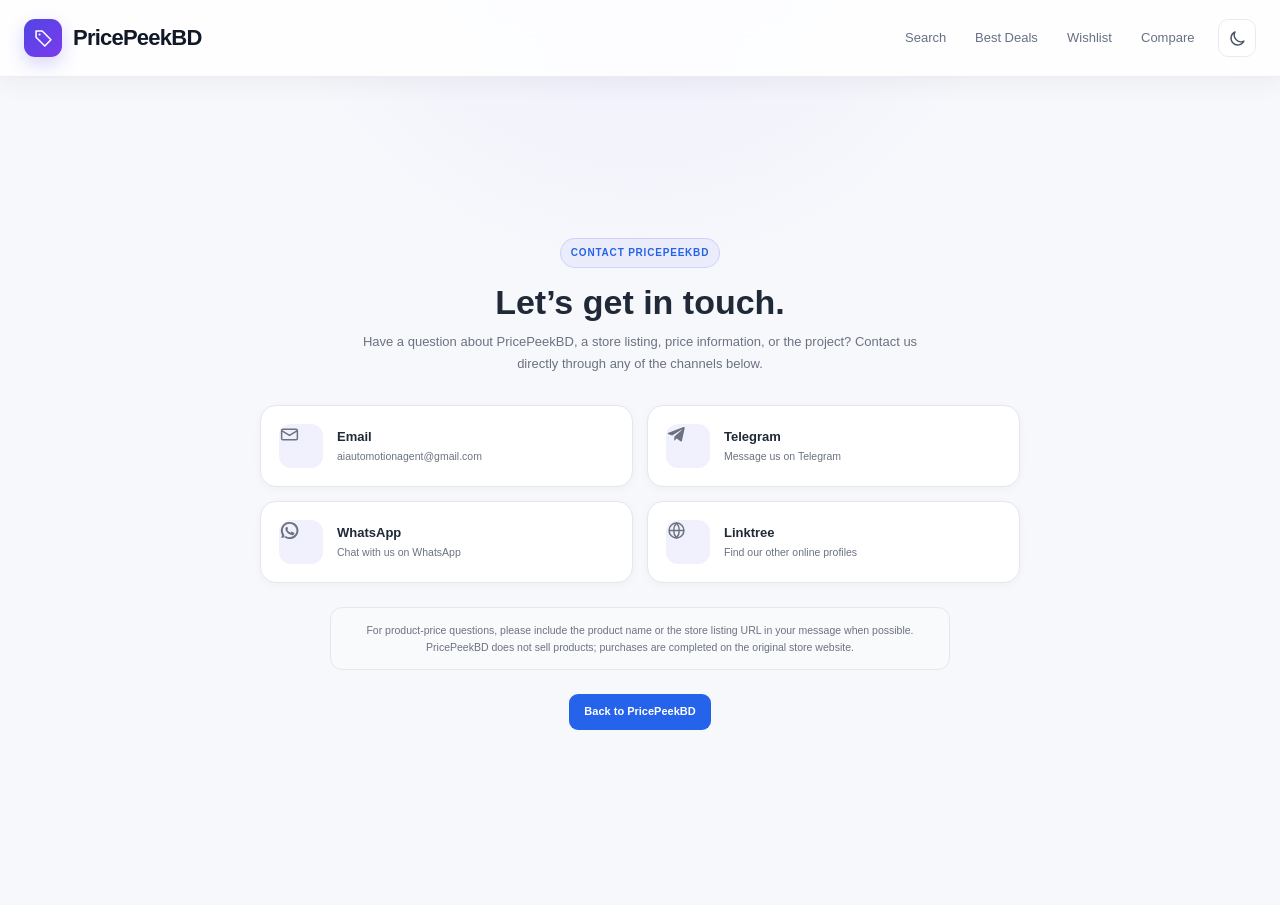
==== contact.html @ dc7659fa "Add PricePeekBD contact page" ====
<!DOCTYPE html>
<html lang="en">
<head>
    <meta charset="UTF-8">
    <meta name="viewport" content="width=device-width, initial-scale=1.0">
    <title>Contact Us - PricePeekBD</title>
    <link rel="icon" type="image/svg+xml" href="images/favicon.svg">
    <link rel="stylesheet" href="css/style.css">
    <style>
        .contact-page{min-height:calc(100vh - 72px);display:flex;align-items:center;justify-content:center;padding:56px 20px 70px}
        .contact-shell{width:min(760px,100%);text-align:center}
        .contact-eyebrow{display:inline-flex;padding:6px 10px;border:1px solid rgba(79,70,229,.16);border-radius:999px;color:var(--primary);background:rgba(79,70,229,.06);font-size:10px;font-weight:700;letter-spacing:.08em}
        .contact-shell h1{margin:14px 0 8px;color:var(--gray-800);font-size:34px;line-height:1.2;font-weight:800}
        .contact-shell>p{max-width:570px;margin:0 auto;color:var(--gray-500);font-size:13px;line-height:1.7}
        .contact-grid{margin:30px auto 0;display:grid;grid-template-columns:repeat(2,minmax(0,1fr));gap:14px}
        .contact-card{display:flex;align-items:center;gap:14px;padding:18px;text-align:left;text-decoration:none;border:1px solid var(--gray-200);border-radius:16px;background:var(--white);box-shadow:0 2px 10px rgba(16,24,40,.035);transition:transform .2s ease,border-color .2s ease,box-shadow .2s ease}
        .contact-card:hover{transform:translateY(-2px);border-color:rgba(79,70,229,.24);box-shadow:0 10px 24px rgba(16,24,40,.07)}
        .contact-icon{width:44px;height:44px;flex:0 0 44px;display:grid;place-items:center;border-radius:12px;background:rgba(79,70,229,.08);color:var(--primary)}
        .contact-icon svg{width:21px;height:21px;display:block}
        .contact-card strong{display:block;color:var(--gray-800);font-size:13px;margin-bottom:3px}
        .contact-card span{display:block;color:var(--gray-500);font-size:10.5px;line-height:1.4;overflow-wrap:anywhere}
        .contact-note{margin:24px auto 0;max-width:620px;padding:14px 16px;border:1px solid var(--gray-200);border-radius:12px;background:var(--gray-50);color:var(--gray-500);font-size:10.5px;line-height:1.6}
        .contact-back{display:inline-flex;margin-top:24px;padding:9px 15px;border-radius:9px;background:var(--primary);color:#fff;text-decoration:none;font-size:11px;font-weight:700}
        .contact-back:hover{opacity:.92}
        .dark .contact-shell h1{color:#f8fafc}
        .dark .contact-shell>p,.dark .contact-card span,.dark .contact-note{color:#94a3b8}
        .dark .contact-card{background:#111827;border-color:#273449;box-shadow:0 2px 10px rgba(0,0,0,.12)}
        .dark .contact-card:hover{border-color:rgba(129,140,248,.35);box-shadow:0 10px 24px rgba(0,0,0,.22)}
        .dark .contact-card strong{color:#f1f5f9}
        .dark .contact-note{background:#172033;border-color:#273449}
        @media(max-width:560px){.contact-page{padding:42px 14px 56px}.contact-shell h1{font-size:28px}.contact-grid{grid-template-columns:1fr}.contact-card{padding:16px}}
    </style>
</head>
<body>
    <header class="header">
        <div class="header-content">
            <a href="index.html" class="logo">
                <span class="logo-icon" aria-hidden="true"><svg viewBox="0 0 24 24" fill="none"><path d="M20.5 13.5 13.5 20.5 3.5 10.5V3.5h7l10 10Z" stroke="currentColor" stroke-width="1.8" stroke-linejoin="round"/><circle cx="7.5" cy="7.5" r="1.2" fill="currentColor"/></svg></span>
                PricePeekBD
            </a>
            <nav class="nav-links">
                <a class="nav-link" href="index.html#heroSection">Search</a>
                <a class="nav-link" href="index.html" onclick="sessionStorage.setItem('pricepeekOpenDeals','1')">Best Deals</a>
                <a class="nav-link" href="index.html">Wishlist</a>
                <a class="nav-link" href="index.html">Compare</a>
                <button class="theme-toggle" id="themeToggle" aria-label="Toggle dark/light mode">
                    <span id="themeIcon" aria-hidden="true"><svg viewBox="0 0 24 24" fill="none"><path d="M20.2 15.2A8.5 8.5 0 0 1 8.8 3.8 8.6 8.6 0 1 0 20.2 15.2Z" stroke="currentColor" stroke-width="1.8" stroke-linejoin="round"/></svg></span>
                </button>
            </nav>
        </div>
    </header>

    <main class="contact-page">
        <section class="contact-shell">
            <span class="contact-eyebrow">CONTACT PRICEPEEKBD</span>
            <h1>Let’s get in touch.</h1>
            <p>Have a question about PricePeekBD, a store listing, price information, or the project? Contact us directly through any of the channels below.</p>

            <div class="contact-grid">
                <a class="contact-card" href="mailto:aiautomotionagent@gmail.com?subject=PricePeekBD%20Support&body=Hi%2C%0A%0A">
                    <span class="contact-icon" aria-hidden="true"><svg viewBox="0 0 24 24" fill="none"><path d="M3 7.5 12 13l9-5.5M4.5 6h15A1.5 1.5 0 0 1 21 7.5v9A1.5 1.5 0 0 1 19.5 18h-15A1.5 1.5 0 0 1 3 16.5v-9A1.5 1.5 0 0 1 4.5 6Z" stroke="currentColor" stroke-width="1.7" stroke-linecap="round" stroke-linejoin="round"/></svg></span>
                    <span><strong>Email</strong><span>aiautomotionagent@gmail.com</span></span>
                </a>

                <a class="contact-card" href="https://t.me/mostafizarfiz" target="_blank" rel="noopener">
                    <span class="contact-icon" aria-hidden="true"><svg viewBox="0 0 24 24" fill="currentColor"><path d="M21.4 4.6 18.2 19c-.2 1-0.8 1.2-1.6.8l-4.4-3.3-2.1 2c-.2.2-.4.4-.8.4l.3-4.5 8.2-7.4c.4-.4-.1-.6-.6-.2L7.1 13 2.7 11.6c-1-.3-1-1 .2-1.5L20 3.4c.8-.3 1.6.2 1.4 1.2Z"/></svg></span>
                    <span><strong>Telegram</strong><span>Message us on Telegram</span></span>
                </a>

                <a class="contact-card" href="https://wa.me/8801792843568" target="_blank" rel="noopener">
                    <span class="contact-icon" aria-hidden="true"><svg viewBox="0 0 24 24" fill="currentColor"><path d="M12 2.2A9.8 9.8 0 0 0 3.5 17l-1 3.6 3.7-1A9.8 9.8 0 1 0 12 2.2Zm0 17.6a7.8 7.8 0 0 1-4-1.1l-.3-.2-2.2.6.6-2.1-.2-.3a7.8 7.8 0 1 1 6.1 3.1Zm4.3-5.8c-.2-.1-1.4-.7-1.6-.7-.2-.1-.4-.1-.5.1-.2.2-.6.7-.7.8-.1.2-.3.2-.5.1-1.4-.7-2.4-1.3-3.3-2.9-.2-.3.2-.3.5-1 .1-.2.1-.4 0-.6l-.4-1.5c-.1-.4-.3-.4-.5-.4h-.4c-.2 0-.5.1-.7.3-.2.2-.9.9-.9 2.1s.9 2.4 1 2.6c.1.2 1.8 2.8 4.4 3.8 1.7.7 2.3.7 3.1.6.5-.1 1.4-.6 1.6-1.2.2-.6.2-1.1.1-1.2-.1-.1-.3-.2-.5-.3Z"/></svg></span>
                    <span><strong>WhatsApp</strong><span>Chat with us on WhatsApp</span></span>
                </a>

                <a class="contact-card" href="https://linktr.ee/mostafizarfiz" target="_blank" rel="noopener">
                    <span class="contact-icon" aria-hidden="true"><svg viewBox="0 0 24 24" fill="none"><circle cx="12" cy="12" r="8.5" stroke="currentColor" stroke-width="1.7"/><path d="M3.5 12h17M12 3.5c2.1 2.3 3.2 5.1 3.2 8.5s-1.1 6.2-3.2 8.5c-2.1-2.3-3.2-5.1-3.2-8.5S9.9 5.8 12 3.5Z" stroke="currentColor" stroke-width="1.7"/></svg></span>
                    <span><strong>Linktree</strong><span>Find our other online profiles</span></span>
                </a>
            </div>

            <div class="contact-note">For product-price questions, please include the product name or the store listing URL in your message when possible. PricePeekBD does not sell products; purchases are completed on the original store website.</div>
            <a class="contact-back" href="index.html">Back to PricePeekBD</a>
        </section>
    </main>

    <script>
        (function(){
            const saved = localStorage.getItem('theme');
            const prefersDark = window.matchMedia && window.matchMedia('(prefers-color-scheme: dark)').matches;
            if(saved === 'dark' || (!saved && prefersDark)) document.body.classList.add('dark');
            const btn = document.getElementById('themeToggle');
            if(btn) btn.addEventListener('click', function(){
                document.body.classList.toggle('dark');
                localStorage.setItem('theme', document.body.classList.contains('dark') ? 'dark' : 'light');
            });
        })();
    </script>
</body>
</html>
---- css/style.css ----
/* ============ CSS RESET & BASE ============ */
* {
    margin: 0;
    padding: 0;
    box-sizing: border-box;
}

:root {
    --primary: #2563eb;
    --primary-dark: #1d4ed8;
    --primary-light: #eff6ff;
    --success: #10B981;
    --success-light: #D1FAE5;
    --warning: #F59E0B;
    --warning-light: #FEF3C7;
    --danger: #EF4444;
    --danger-light: #FEE2E2;
    --dark: #1F2937;
    --gray-50: #F9FAFB;
    --gray-100: #F3F4F6;
    --gray-200: #E5E7EB;
    --gray-300: #D1D5DB;
    --gray-400: #9CA3AF;
    --gray-500: #6B7280;
    --gray-600: #4B5563;
    --gray-700: #374151;
    --gray-800: #1F2937;
    --white: #FFFFFF;
    --shadow-sm: 0 1px 2px rgba(0,0,0,0.05);
    --shadow: 0 1px 3px rgba(0,0,0,0.1), 0 1px 2px rgba(0,0,0,0.06);
    --shadow-md: 0 4px 6px rgba(0,0,0,0.07), 0 2px 4px rgba(0,0,0,0.06);
    --shadow-lg: 0 10px 15px rgba(0,0,0,0.1), 0 4px 6px rgba(0,0,0,0.05);
    --shadow-xl: 0 20px 25px rgba(0,0,0,0.1), 0 10px 10px rgba(0,0,0,0.04);
    --radius-sm: 8px;
    --radius: 12px;
    --radius-lg: 16px;
    --radius-xl: 20px;
}

body {
    font-family: -apple-system, BlinkMacSystemFont, 'Segoe UI', Roboto, 'Helvetica Neue', Arial, sans-serif;
    background: #F0F2F5;
    color: var(--dark);
    line-height: 1.6;
    min-height: 100vh;
    transition: background 0.3s, color 0.3s;
}

/* ============ HEADER ============ */
.header {
    background: var(--white);
    border-bottom: 1px solid var(--gray-200);
    padding: 16px 24px;
    position: sticky;
    top: 0;
    z-index: 100;
    box-shadow: var(--shadow-sm);
    transition: background 0.3s;
}

.header-content {
    max-width: 1400px;
    margin: 0 auto;
    display: flex;
    align-items: center;
    justify-content: space-between;
    gap: 16px;
}

.logo {
    display: flex;
    align-items: center;
    gap: 10px;
    font-size: 24px;
    font-weight: 800;
    color: var(--primary);
    text-decoration: none;
    white-space: nowrap;
}

.logo-icon {
    width: 40px;
    height: 40px;
    background: linear-gradient(135deg, var(--primary), #4F46E5);
    border-radius: var(--radius-sm);
    display: flex;
    align-items: center;
    justify-content: center;
    font-size: 20px;
    color: white;
}

.nav-links {
    display: flex;
    gap: 8px;
    flex-wrap: wrap;
}

.nav-link {
    padding: 8px 16px;
    border-radius: 20px;
    text-decoration: none;
    color: var(--gray-600);
    font-weight: 500;
    font-size: 14px;
    transition: all 0.2s;
    border: none;
    background: none;
    cursor: pointer;
}

.nav-link:hover, .nav-link.active {
    background: var(--primary-light);
    color: var(--primary);
}

/* ============ LIVE STATUS ============ */
.live-status {
    text-align: center;
    padding: 12px;
    background: var(--white);
    border-radius: var(--radius);
    margin-bottom: 20px;
    display: flex;
    align-items: center;
    justify-content: center;
    gap: 8px;
    font-size: 13px;
    color: var(--gray-500);
}

.status-dot {
    width: 8px;
    height: 8px;
    border-radius: 50%;
    background: var(--success);
    animation: pulse 2s infinite;
}

@keyframes pulse {
    0%, 100% { opacity: 1; }
    50% { opacity: 0.5; }
}

/* ============ MAIN CONTAINER ============ */
.main-container {
    max-width: 1400px;
    margin: 0 auto;
    padding: 24px;
}

/* ============ HERO SEARCH ============ */
.hero-section {
    text-align: center;
    padding: 40px 20px 30px;
}

.hero-title {
    font-size: 36px;
    font-weight: 800;
    color: var(--gray-800);
    margin-bottom: 8px;
    line-height: 1.2;
}

.hero-subtitle {
    font-size: 18px;
    color: var(--gray-500);
    margin-bottom: 32px;
}

.search-wrapper {
    max-width: 700px;
    margin: 0 auto;
    position: relative;
}

.search-container {
    display: flex;
    background: var(--white);
    border-radius: 50px;
    box-shadow: var(--shadow-lg);
    overflow: hidden;
    border: 2px solid transparent;
    transition: all 0.3s;
}

.search-container:focus-within {
    border-color: var(--primary);
    box-shadow: 0 0 0 4px rgba(0, 102, 255, 0.1), var(--shadow-xl);
}

.search-input {
    flex: 1;
    padding: 16px 24px;
    border: none;
    font-size: 16px;
    outline: none;
    background: transparent;
    color: var(--gray-800);
}

.search-input::placeholder {
    color: var(--gray-400);
}

.search-btn {
    padding: 16px 32px;
    background: var(--primary);
    color: white;
    border: none;
    font-size: 16px;
    font-weight: 600;
    cursor: pointer;
    transition: background 0.2s;
    display: flex;
    align-items: center;
    gap: 8px;
}

.search-btn:hover {
    background: var(--primary-dark);
}

/* ============ QUICK SUGGESTIONS ============ */
.quick-suggestions {
    display: flex;
    gap: 8px;
    flex-wrap: wrap;
    justify-content: center;
    margin-top: 20px;
}

.suggestion-chip {
    padding: 8px 16px;
    background: var(--white);
    border: 1px solid var(--gray-200);
    border-radius: 20px;
    font-size: 13px;
    cursor: pointer;
    transition: all 0.2s;
    color: var(--gray-600);
}

.suggestion-chip:hover {
    background: var(--primary-light);
    border-color: var(--primary);
    color: var(--primary);
}

/* ============ RESULTS SECTION ============ */
.results-section {
    display: none;
    margin-top: 32px;
}

.results-section.active {
    display: block;
}

.results-header {
    display: flex;
    justify-content: space-between;
    align-items: center;
    margin-bottom: 20px;
    flex-wrap: wrap;
    gap: 12px;
}

.results-count {
    font-weight: 600;
    color: var(--gray-600);
}

.results-actions {
    display: flex;
    gap: 8px;
    align-items: center;
}

.filter-bar {
    display: flex;
    gap: 8px;
    flex-wrap: wrap;
    margin-bottom: 20px;
}

.filter-btn {
    padding: 8px 16px;
    border-radius: 20px;
    border: 1px solid var(--gray-200);
    background: var(--white);
    cursor: pointer;
    font-size: 13px;
    font-weight: 500;
    transition: all 0.2s;
    color: var(--gray-600);
}

.filter-btn:hover, .filter-btn.active {
    background: var(--primary-light);
    border-color: var(--primary);
    color: var(--primary);
}

.sort-select {
    padding: 8px 16px;
    border-radius: 20px;
    border: 1px solid var(--gray-200);
    background: var(--white);
    font-size: 13px;
    cursor: pointer;
    color: var(--gray-600);
}

/* ============ BEST DEAL BANNER ============ */
.best-deal-banner {
    background: linear-gradient(135deg, #10B981, #059669);
    color: white;
    padding: 16px 24px;
    border-radius: var(--radius);
    margin-bottom: 24px;
    display: flex;
    align-items: center;
    gap: 12px;
    animation: slideIn 0.5s ease-out;
}

@keyframes slideIn {
    from { opacity: 0; transform: translateY(-20px); }
    to { opacity: 1; transform: translateY(0); }
}

.best-deal-icon { font-size: 28px; }
.best-deal-text { flex: 1; }
.best-deal-title {
    font-weight: 700;
    font-size: 14px;
    text-transform: uppercase;
    letter-spacing: 1px;
}
.best-deal-price { font-size: 24px; font-weight: 800; }
.best-deal-savings { font-size: 14px; opacity: 0.9; }

/* ============ PRODUCT GRID (base) ============ */
.product-grid {
    display: grid;
    grid-template-columns: repeat(auto-fill, minmax(300px, 1fr));
    gap: 20px;
}

.product-card {
    background: var(--white);
    border-radius: var(--radius);
    padding: 20px;
    box-shadow: var(--shadow);
    transition: all 0.3s;
    position: relative;
    border: 2px solid transparent;
}

.product-card:hover {
    transform: translateY(-4px);
    box-shadow: var(--shadow-xl);
    border-color: var(--primary);
}

.product-card.best-choice {
    border-color: var(--success);
    background: var(--success-light);
}

.best-badge {
    position: absolute;
    top: 12px;
    right: 12px;
    background: var(--success);
    color: white;
    padding: 4px 12px;
    border-radius: 20px;
    font-size: 11px;
    font-weight: 700;
}

.live-badge {
    position: absolute;
    top: 12px;
    left: 12px;
    background: var(--primary);
    color: white;
    padding: 2px 8px;
    border-radius: 20px;
    font-size: 10px;
    font-weight: 600;
}

.marketplace-badge {
    display: inline-flex;
    align-items: center;
    gap: 6px;
    padding: 4px 12px;
    border-radius: 20px;
    font-size: 12px;
    font-weight: 600;
    margin-bottom: 12px;
}

.marketplace-daraz { background: #FFF0EB; color: #F85606; }
.marketplace-startech { background: #E8F0FE; color: #0057B8; }
.marketplace-ryans { background: #FEE2E2; color: #E31837; }
.marketplace-pickaboo { background: #F3E8FF; color: #7C3AED; }
.marketplace-gadget { background: #D1FAE5; color: #059669; }
.marketplace-techland { background: #FEF3C7; color: #D97706; }
.marketplace-othoba { background: #E0E7FF; color: #4F46E5; }

.product-image-container {
    width: 100%;
    height: 200px;
    display: flex;
    align-items: center;
    justify-content: center;
    margin-bottom: 12px;
    border-radius: var(--radius-sm);
    background: var(--gray-50);
    overflow: hidden;
}

.product-image-container img {
    max-width: 100%;
    max-height: 180px;
    object-fit: contain;
}

.product-name {
    font-weight: 600;
    font-size: 14px;
    margin-bottom: 8px;
    display: -webkit-box;
    -webkit-line-clamp: 2;
    -webkit-box-orient: vertical;
    overflow: hidden;
    color: var(--gray-700);
}

.product-pricing {
    display: flex;
    align-items: baseline;
    gap: 8px;
    flex-wrap: wrap;
}

.current-price {
    font-size: 22px;
    font-weight: 800;
    color: var(--dark);
}

.original-price {
    font-size: 14px;
    color: var(--gray-400);
    text-decoration: line-through;
}

.discount-badge {
    padding: 2px 8px;
    background: var(--danger-light);
    color: var(--danger);
    border-radius: 12px;
    font-size: 12px;
    font-weight: 600;
}

.stock-status {
    display: flex;
    align-items: center;
    gap: 4px;
    font-size: 12px;
    margin-top: 8px;
}

.in-stock { color: var(--success); }
.out-stock { color: var(--danger); }

/* ============ CARD ACTIONS ============ */
.card-actions {
    display: flex;
    gap: 8px;
    margin-top: 12px;
}

.btn-visit {
    flex: 1;
    padding: 10px;
    border-radius: var(--radius-sm);
    border: none;
    font-weight: 600;
    font-size: 13px;
    cursor: pointer;
    transition: all 0.2s;
    text-decoration: none;
    text-align: center;
    display: inline-block;
}

.btn-primary {
    background: var(--primary);
    color: white;
}

.btn-primary:hover {
    background: var(--primary-dark);
}

.btn-wishlist {
    padding: 10px 14px;
    border-radius: var(--radius-sm);
    border: 1px solid var(--gray-200);
    background: transparent;
    cursor: pointer;
    font-size: 18px;
    transition: all 0.2s;
}

.btn-wishlist:hover, .btn-wishlist.active {
    color: var(--danger);
    border-color: var(--danger);
    background: var(--danger-light);
}

.btn-compare {
    padding: 10px 14px;
    border-radius: var(--radius-sm);
    border: 1px solid var(--gray-200);
    background: transparent;
    cursor: pointer;
    font-size: 14px;
    transition: all 0.2s;
}

.btn-compare:hover, .btn-compare.active {
    background: var(--primary-light);
    border-color: var(--primary);
    color: var(--primary);
}

/* ============ COUPON ROW ============ */
.coupon-row {
    display: flex;
    gap: 8px;
    flex-wrap: wrap;
    margin-top: 8px;
}

.coupon-chip {
    display: inline-flex;
    align-items: center;
    gap: 4px;
    padding: 4px 10px;
    background: var(--warning-light);
    border: 1px dashed var(--warning);
    border-radius: 6px;
    font-size: 11px;
    font-weight: 600;
    color: var(--warning);
    cursor: pointer;
    transition: all 0.2s;
}

.coupon-chip:hover {
    background: var(--warning);
    color: white;
}

.cashback-chip {
    display: inline-flex;
    align-items: center;
    gap: 4px;
    padding: 4px 10px;
    background: var(--success-light);
    border: 1px dashed var(--success);
    border-radius: 6px;
    font-size: 11px;
    font-weight: 600;
    color: var(--success);
}

/* ============ COMPARISON PANEL ============ */
.comparison-panel {
    position: fixed;
    bottom: 0;
    left: 0;
    right: 0;
    background: var(--white);
    box-shadow: 0 -4px 20px rgba(0,0,0,0.15);
    padding: 16px 24px;
    z-index: 200;
    display: none;
    transform: translateY(100%);
    transition: transform 0.3s;
}

.comparison-panel.active {
    display: block;
    transform: translateY(0);
}

.comparison-items {
    display: flex;
    gap: 12px;
    overflow-x: auto;
    padding: 12px 0;
}

.comparison-item {
    min-width: 200px;
    padding: 12px;
    border: 1px solid var(--gray-200);
    border-radius: var(--radius-sm);
    position: relative;
}

.remove-compare {
    position: absolute;
    top: 4px;
    right: 8px;
    cursor: pointer;
    font-size: 18px;
    color: var(--gray-400);
}

/* ============ MODAL ============ */
.modal-overlay {
    position: fixed;
    top: 0;
    left: 0;
    right: 0;
    bottom: 0;
    background: rgba(0,0,0,0.6);
    z-index: 300;
    display: none;
    align-items: center;
    justify-content: center;
    padding: 20px;
}

.modal-overlay.active {
    display: flex;
}

.modal {
    background: var(--white);
    border-radius: var(--radius-lg);
    max-width: 800px;
    width: 100%;
    max-height: 80vh;
    overflow-y: auto;
    box-shadow: var(--shadow-xl);
}

.modal-header {
    padding: 20px 24px;
    border-bottom: 1px solid var(--gray-200);
    display: flex;
    justify-content: space-between;
    align-items: center;
}

.modal-body {
    padding: 24px;
}

.modal-close {
    width: 36px;
    height: 36px;
    border-radius: 50%;
    border: none;
    background: var(--gray-100);
    cursor: pointer;
    font-size: 20px;
    transition: all 0.2s;
}

.modal-close:hover {
    background: var(--gray-200);
}

/* ============ WISHLIST DRAWER ============ */
.wishlist-drawer {
    position: fixed;
    top: 0;
    right: -400px;
    width: 400px;
    max-width: 90vw;
    height: 100vh;
    background: var(--white);
    box-shadow: -4px 0 20px rgba(0,0,0,0.15);
    z-index: 250;
    transition: right 0.3s;
    overflow-y: auto;
}

.wishlist-drawer.active {
    right: 0;
}

.drawer-header {
    padding: 20px;
    border-bottom: 1px solid var(--gray-200);
    display: flex;
    justify-content: space-between;
    align-items: center;
    position: sticky;
    top: 0;
    background: var(--white);
    z-index: 1;
}

.drawer-body {
    padding: 16px;
}

/* ============ LOADING ============ */
.loading-spinner {
    display: none;
    text-align: center;
    padding: 40px;
}

.loading-spinner.active {
    display: block;
}

.spinner {
    width: 40px;
    height: 40px;
    border: 3px solid var(--gray-200);
    border-top: 3px solid var(--primary);
    border-radius: 50%;
    animation: spin 0.8s linear infinite;
    margin: 0 auto 16px;
}

@keyframes spin {
    to { transform: rotate(360deg); }
}

/* ============ ERROR STATE ============ */
.error-state {
    text-align: center;
    padding: 40px;
    background: var(--danger-light);
    border-radius: var(--radius);
    color: var(--danger);
}

.retry-btn {
    padding: 8px 20px;
    background: var(--danger);
    color: white;
    border: none;
    border-radius: 20px;
    cursor: pointer;
    margin-top: 12px;
    font-weight: 600;
}

/* ============ FOOTER (base) ============ */
.footer {
    text-align: center;
    padding: 32px;
    color: var(--gray-400);
    font-size: 13px;
    border-top: 1px solid var(--gray-200);
    margin-top: 20px;
}

/* ============ NOTIFICATION ============ */
.notification {
    position: fixed;
    top: 20px;
    right: 20px;
    z-index: 400;
    padding: 12px 20px;
    border-radius: var(--radius-sm);
    color: white;
    font-weight: 500;
    font-size: 14px;
    transform: translateX(120%);
    transition: transform 0.3s;
    box-shadow: var(--shadow-lg);
}

.notification.show {
    transform: translateX(0);
}

.notification.success { background: var(--success); }
.notification.error { background: var(--danger); }
.notification.info { background: var(--primary); }

/* ============ RESPONSIVE (base) ============ */
@media (max-width: 768px) {
    .header-content { flex-direction: column; }
    .hero-title { font-size: 24px; }
    .search-btn { padding: 12px 20px; font-size: 14px; }
    .search-input { padding: 12px 16px; font-size: 14px; }
    .product-grid { grid-template-columns: 1fr; }
    .nav-links { justify-content: center; }
    .wishlist-drawer { width: 100vw; right: -100vw; }
}

@media (max-width: 480px) {
    .main-container { padding: 12px; }
    .hero-section { padding: 20px 10px; }
    .search-container { border-radius: 30px; }
    .filter-bar { gap: 4px; }
    .filter-btn { padding: 6px 12px; font-size: 11px; }
}

/* ==============================
   NEW COMPONENTS (Dark Mode, Slider, Compact Cards, Footer)
   ============================== */

/* --- ডার্ক মোড ভেরিয়েবলস --- */
body.dark {
    --primary: #3b82f6;
    --primary-dark: #2563eb;
    --primary-light: #1e3a8a;
    --success: #34d399;
    --success-light: #064e3b;
    --warning: #fbbf24;
    --warning-light: #78350f;
    --danger: #f87171;
    --danger-light: #7f1d1d;
    --dark: #f1f5f9;
    --gray-50: #1e293b;
    --gray-100: #334155;
    --gray-200: #475569;
    --gray-300: #64748b;
    --gray-400: #94a3b8;
    --gray-500: #cbd5e1;
    --gray-600: #e2e8f0;
    --gray-700: #f1f5f9;
    --gray-800: #f8fafc;
    --white: #0f172a;
    --shadow-sm: 0 1px 2px rgba(0,0,0,0.3);
    --shadow: 0 1px 3px rgba(0,0,0,0.4);
    --shadow-md: 0 4px 6px rgba(0,0,0,0.5);
    --shadow-lg: 0 10px 15px rgba(0,0,0,0.6);
    --shadow-xl: 0 20px 25px rgba(0,0,0,0.7);
    background: #0f172a;
    color: var(--gray-700);
}

body.dark .header {
    background: rgba(30,41,59,0.9);
    backdrop-filter: blur(8px);
    border-bottom-color: var(--gray-200);
}

body.dark .product-card,
body.dark .live-status,
body.dark .filter-btn,
body.dark .sort-select,
body.dark .search-container,
body.dark .wishlist-drawer,
body.dark .comparison-panel,
body.dark .modal { background: var(--white); }

body.dark .suggestion-chip {
    background: var(--white);
    border-color: var(--gray-200);
    color: var(--gray-600);
}

body.dark .filter-btn,
body.dark .sort-select { border-color: var(--gray-200); color: var(--gray-600); }

body.dark .best-deal-banner {
    background: linear-gradient(135deg, #065f46, #059669);
}

body.dark .footer {
    border-color: var(--gray-200);
    background: var(--white);
    color: var(--gray-400);
}

body.dark .modal-overlay { background: rgba(0,0,0,0.7); }

/* --- থিম টগল বাটন --- */
.theme-toggle {
    background: none;
    border: 1px solid var(--gray-200);
    border-radius: 50%;
    width: 38px;
    height: 38px;
    display: flex;
    align-items: center;
    justify-content: center;
    cursor: pointer;
    color: var(--gray-600);
    font-size: 1.2rem;
    transition: all 0.3s;
    margin-left: 8px;
}


.theme-toggle svg {
    width: 19px;
    height: 19px;
    display: block;
    transition: transform 0.25s ease;
}

.theme-toggle:hover svg {
    transform: rotate(10deg) scale(1.05);
}
.theme-toggle:hover {
    background: var(--primary-light);
    border-color: var(--primary);
    color: var(--primary);
}

/* --- সাপোর্টেড স্টোর স্লাইডার (ফাইনাল) --- */
.stores-section {
    padding: 20px 24px 10px;
    max-width: 1280px;
    margin: 0 auto;
}

.stores-title {
    text-align: center;
    font-size: 0.9rem;
    font-weight: 600;
    color: var(--gray-500);
    margin-bottom: 16px;
    text-transform: uppercase;
    letter-spacing: 0.5px;
}

.slider-container {
    position: relative;
    display: flex;
    align-items: center;
    justify-content: center;
}

.store-slider {
    display: flex;
    justify-content: center;
    align-items: center;
    gap: 10px;
}

.store-slider::-webkit-scrollbar {
    display: none;
}

.store-card {
    flex: 0 0 auto;
    width: 130px;                  /* আপনার চাওয়া 130px */
    height: 56px;                  /* আপনার চাওয়া 56px */
    background: var(--white);
    border-radius: 12px;
    box-shadow: var(--shadow-sm);
    display: flex;
    align-items: center;
    justify-content: center;
    border: 1px solid var(--gray-200);
    transition: transform 0.3s, box-shadow 0.3s;
}

.store-logo {
    max-width: 80px;               /* আপনার চাওয়া max 80px */
    max-height: 24px;              /* আপনার চাওয়া max 24px */
    object-fit: contain;
}

.slider-arrow {
    background: var(--white);
    border: none;                  /* বর্ডার নেই */
    border-radius: 50%;
    width: 32px;
    height: 32px;
    display: flex;
    align-items: center;
    justify-content: center;
    cursor: pointer;
    position: absolute;
    z-index: 2;
    color: var(--gray-600);
    box-shadow: var(--shadow-sm);
    transition: all 0.3s;
}

.slider-arrow:hover {
    background: var(--primary-light);
    box-shadow: var(--shadow-md);
    color: var(--primary);
}

.slider-arrow.left { left: -16px; }
.slider-arrow.right { right: -16px; }

@media (max-width: 768px) {
    .slider-arrow { width: 28px; height: 28px; }
    .slider-arrow.left { left: -12px; }
    .slider-arrow.right { right: -12px; }
    .store-card { width: 90px; height: 44px; }   /* মোবাইলে একটু ছোট */
    .store-logo { max-width: 60px; max-height: 20px; }
}

/* --- ছোট প্রোডাক্ট কার্ড (ফাইনাল ওভাররাইড) --- */
.product-grid {
    grid-template-columns: repeat(auto-fill, minmax(220px, 1fr)) !important;
    gap: 14px !important;
    justify-content: center !important;
}

.product-card {
    padding: 10px !important;
    text-align: center !important;
}

.product-image-container {
    height: 100px !important;
    width: 100% !important;
    display: flex !important;
    align-items: center !important;
    justify-content: center !important;
    background: #f1f5f9 !important;
    border-radius: 8px !important;
    margin-bottom: 6px !important;
    overflow: hidden !important;
}

.product-image-container img {
    max-width: 80% !important;
    max-height: 85px !important;
    object-fit: contain !important;
}

.product-name {
    font-size: 0.72rem !important;
    line-height: 1.2;
    margin-bottom: 4px;
    display: -webkit-box;
    -webkit-line-clamp: 1;
    -webkit-box-orient: vertical;
    overflow: hidden;
}

.current-price {
    font-size: 0.9rem !important;
    font-weight: 700 !important;
}

.original-price { font-size: 0.7rem !important; }

.btn-visit {
    font-size: 0.6rem !important;
    padding: 5px 8px !important;
}

.btn-wishlist, .btn-compare {
    padding: 5px 8px !important;
    font-size: 0.75rem !important;
}

.marketplace-badge {
    font-size: 0.6rem !important;
    padding: 2px 6px !important;
}

/* --- ফুটার রিফাইনমেন্ট --- */
.footer {
    background: var(--white);
    border-top: 1px solid var(--gray-200);
    padding: 40px 24px 20px;
    margin-top: 40px;
    text-align: left;
    transition: background 0.3s;
}

.footer-grid {
    max-width: 1280px;
    margin: 0 auto;
    display: grid;
    grid-template-columns: repeat(auto-fit, minmax(180px, 1fr));
    gap: 24px;
}

.footer-col h4 {
    font-weight: 600;
    margin-bottom: 8px;
    color: var(--gray-700);
    font-size: 0.95rem;
}

.footer-col a, .footer-col p {
    color: var(--gray-500);
    font-size: 0.85rem;
    text-decoration: none;
    display: block;
    margin-bottom: 4px;
    transition: color 0.3s;
}

.footer-col a:hover {
    color: var(--primary);
}

.footer-bottom {
    text-align: center;
    padding-top: 20px;
    border-top: 1px solid var(--gray-200);
    margin-top: 20px;
    font-size: 0.75rem;
    color: var(--gray-500);
}

.footer-logo {
    display: flex;
    align-items: center;
    gap: 8px;
    font-size: 1.2rem;
    font-weight: 700;
    color: var(--primary);
    margin-bottom: 4px;
}

.tagline {
    font-size: 0.9rem;
    color: var(--gray-500);
    margin-bottom: 12px;
}

/* PricePeekBD v2 comparison summary */
.price-summary{display:grid;grid-template-columns:repeat(3,minmax(0,1fr));gap:12px;margin:14px 0 18px}
.summary-card{padding:16px;border:1px solid var(--border-color,#e5e7eb);border-radius:14px;background:var(--card-bg,#fff);box-shadow:0 4px 14px rgba(0,0,0,.04)}
.summary-label{font-size:.78rem;color:var(--text-secondary,#6b7280);margin-bottom:6px}.summary-card strong{display:block;font-size:1.25rem;margin-bottom:4px}.summary-card span{font-size:.78rem;color:var(--text-secondary,#6b7280)}
@media(max-width:700px){.price-summary{grid-template-columns:1fr}.summary-card{padding:13px}}

/* ===== PricePeekBD Premium UI Refresh ===== */
:root{--primary:#2563eb;--primary-dark:#1d4ed8;--surface:#fff;--surface-soft:#f8fafc;--border:#e5e7eb;--text:#111827;--muted:#64748b;--radius:16px}
body{background:linear-gradient(180deg,#f8fbff 0%,#f7f8fc 52%,#fff 100%);color:var(--text)}
.header{backdrop-filter:blur(16px);background:rgba(255,255,255,.86);border-bottom:1px solid rgba(226,232,240,.8);position:sticky;top:0;z-index:50}
.header-content{max-width:1240px}
.logo{font-weight:800;letter-spacing:-.03em}.logo-icon{display:inline-flex;width:32px;height:32px;align-items:center;justify-content:center;border-radius:10px;background:linear-gradient(135deg,#2563eb,#4f46e5);color:#fff;box-shadow:0 7px 18px rgba(37,99,235,.2)}.logo-icon svg{width:19px;height:19px}
.nav-link,.theme-toggle{display:inline-flex;align-items:center;gap:7px}.nav-link svg{width:17px;height:17px}
.hero-section{max-width:960px;margin:0 auto;padding:82px 20px 48px;text-align:center}.hero-title{font-size:clamp(2.3rem,5vw,4.3rem);font-weight:850;letter-spacing:-.055em;line-height:1.03;background:linear-gradient(90deg,#111827,#2563eb,#4f46e5);-webkit-background-clip:text;background-clip:text;color:transparent}.hero-subtitle{max-width:690px;margin:18px auto 28px;color:#64748b;font-size:1.04rem;line-height:1.7}
.search-wrapper{max-width:800px;margin:auto}.search-container{display:flex;padding:7px;background:#fff;border:1px solid #dbe2ea;border-radius:18px;box-shadow:0 18px 50px rgba(15,23,42,.10);transition:.2s}.search-container:focus-within{border-color:#93c5fd;box-shadow:0 20px 55px rgba(37,99,235,.15)}.search-input{height:54px;border:0!important;box-shadow:none!important;background:transparent!important;font-size:1rem;padding:0 18px}.search-btn{min-width:118px;border:0;border-radius:13px;background:#2563eb;color:#fff;font-weight:750;display:flex;align-items:center;justify-content:center;gap:8px;cursor:pointer;transition:.2s}.search-btn:hover{background:#1d4ed8;transform:translateY(-1px)}.btn-icon{width:18px;height:18px}
.quick-suggestions{display:flex;justify-content:center;gap:8px;flex-wrap:wrap;margin-top:18px}.suggestion-chip{border:1px solid #e2e8f0;background:rgba(255,255,255,.8);border-radius:999px;padding:8px 12px;color:#475569;display:inline-flex;align-items:center;gap:7px;font-size:.8rem;cursor:pointer;transition:.18s}.suggestion-chip svg{width:16px;height:16px}.suggestion-chip:hover{border-color:#bfdbfe;color:#2563eb;background:#eff6ff;transform:translateY(-1px)}
.stores-section,.results-section{max-width:1240px;margin:0 auto 28px}.stores-section{padding:0 20px}.stores-title{text-align:left;font-size:.82rem;text-transform:uppercase;letter-spacing:.12em;color:#64748b}.store-card{background:#fff!important;border:1px solid #e5e7eb!important;border-radius:14px!important;min-height:72px;box-shadow:0 5px 18px rgba(15,23,42,.04);display:flex!important;align-items:center;justify-content:center;gap:8px}.store-card span{font-size:.8rem;font-weight:700;color:#475569}.store-logo{max-height:27px!important;max-width:90px!important}
.results-section{padding:0 20px}.results-header{background:#fff;border:1px solid #e5e7eb;border-radius:18px;padding:15px 18px;box-shadow:0 7px 24px rgba(15,23,42,.05)}.results-count{font-size:1.1rem}.filter-bar{margin:12px 0;display:flex;gap:7px;flex-wrap:wrap}.filter-btn,.sort-select{border:1px solid #e2e8f0;background:#fff;border-radius:10px;color:#475569}.filter-btn{padding:8px 11px}.filter-btn.active{background:#eff6ff;border-color:#bfdbfe;color:#2563eb;font-weight:700}
.product-card{border:1px solid #e5e7eb!important;border-radius:18px!important;background:#fff!important;box-shadow:0 7px 25px rgba(15,23,42,.055)!important;transition:transform .2s,box-shadow .2s,border-color .2s!important;overflow:hidden}.product-card:hover{transform:translateY(-3px);box-shadow:0 15px 35px rgba(15,23,42,.10)!important;border-color:#bfdbfe!important}.product-image-container{background:#f8fafc!important;border-radius:13px;margin:10px;height:145px}.product-name{font-weight:700!important;color:#1e293b!important;line-height:1.35!important}.current-price{font-size:1.1rem!important;font-weight:850!important;color:#0f172a!important}.best-badge{background:#2563eb!important;color:#fff!important;border-radius:8px!important}.marketplace-badge{border-radius:8px!important}
.price-summary{margin:15px 0 18px!important}.summary-card{border-radius:16px!important;box-shadow:0 7px 22px rgba(15,23,42,.05)!important;border-color:#e2e8f0!important}.summary-card:first-child{border-color:#bfdbfe!important;background:linear-gradient(135deg,#f8fbff,#fff)}
.footer{margin-top:60px;border-top:1px solid #e5e7eb;background:#fff}
@media(max-width:700px){.hero-section{padding:55px 15px 35px}.search-container{padding:5px}.search-input{min-width:0;height:48px}.search-btn{min-width:82px}.results-section,.stores-section{padding:0 12px}.product-image-container{height:125px}.hero-title{font-size:2.45rem}}
body.dark{background:#0b1120;color:#e5e7eb}.dark .header,.dark .search-container,.dark .results-header,.dark .product-card,.dark .summary-card,.dark .store-card,.dark .suggestion-chip,.dark .filter-btn,.dark .sort-select,.dark .footer{background:#111827!important;border-color:#243244!important}.dark .hero-subtitle,.dark .stores-title,.dark .summary-card span,.dark .summary-label,.dark .store-card span{color:#94a3b8}.dark .product-name,.dark .current-price{color:#f8fafc!important}.dark .hero-title{background:linear-gradient(90deg,#fff,#60a5fa,#818cf8);-webkit-background-clip:text;background-clip:text}.dark .search-input{color:#f8fafc!important}

.badge-icon{width:13px;height:13px;vertical-align:-2px;margin-right:3px}.live-badge{font-size:.65rem!important;letter-spacing:.08em!important;font-weight:800!important}.stock-status{font-size:.76rem!important;font-weight:700!important}.btn-visit{border-radius:10px!important;font-weight:750!important}.card-actions{gap:6px!important}


/* ===== Premium Experience Layer ===== */
.theme-toggle #themeIcon{display:inline-flex;align-items:center;justify-content:center}
.theme-toggle #themeIcon svg{width:19px;height:19px}
.ui-icon{width:15px;height:15px;vertical-align:-3px;flex:none}
.trust-strip{max-width:980px;margin:0 auto 58px;padding:0 20px;display:grid;grid-template-columns:repeat(4,1fr);gap:1px;background:#e2e8f0;border:1px solid #e2e8f0;border-radius:18px;overflow:hidden;box-shadow:0 10px 30px rgba(15,23,42,.045)}
.trust-item{background:rgba(255,255,255,.92);padding:20px;text-align:center}
.trust-item strong{display:block;font-size:1.25rem;letter-spacing:-.03em;color:#0f172a}
.trust-item span{display:block;margin-top:4px;font-size:.72rem;color:#64748b}
.how-section,.faq-section{max-width:1120px;margin:0 auto 72px;padding:0 20px}
.section-heading{text-align:center;max-width:680px;margin:0 auto 28px}
.eyebrow{display:inline-block;font-size:.68rem;font-weight:800;letter-spacing:.16em;color:#2563eb;margin-bottom:8px}
.section-heading h2{font-size:clamp(1.7rem,3vw,2.35rem);letter-spacing:-.04em;margin:0 0 9px}
.section-heading p{margin:0;color:#64748b;line-height:1.65}
.how-grid{display:grid;grid-template-columns:repeat(3,1fr);gap:16px}
.how-card{position:relative;padding:26px;border:1px solid #e2e8f0;border-radius:18px;background:#fff;box-shadow:0 8px 28px rgba(15,23,42,.045);transition:.2s}
.how-card:hover{transform:translateY(-3px);border-color:#bfdbfe;box-shadow:0 16px 36px rgba(37,99,235,.09)}
.how-number{position:absolute;top:18px;right:20px;font-size:.68rem;font-weight:800;color:#94a3b8}
.how-icon{width:42px;height:42px;border-radius:12px;background:#eff6ff;color:#2563eb;display:flex;align-items:center;justify-content:center;margin-bottom:18px}
.how-icon svg{width:21px;height:21px}
.how-card h3{margin:0 0 7px;font-size:1rem}.how-card p{margin:0;color:#64748b;font-size:.84rem;line-height:1.6}
.faq-grid{max-width:820px;margin:auto;display:grid;gap:10px}
.faq-grid details{background:#fff;border:1px solid #e2e8f0;border-radius:14px;padding:0 18px;transition:.2s}
.faq-grid details[open]{border-color:#bfdbfe;box-shadow:0 8px 24px rgba(15,23,42,.045)}
.faq-grid summary{cursor:pointer;list-style:none;padding:17px 24px 17px 0;font-size:.9rem;font-weight:700;position:relative}
.faq-grid summary::-webkit-details-marker{display:none}
.faq-grid summary:after{content:"+";position:absolute;right:2px;font-size:1.2rem;color:#64748b}
.faq-grid details[open] summary:after{content:"−"}
.faq-grid details p{margin:0 0 17px;color:#64748b;font-size:.82rem;line-height:1.65}
.loading-spinner{padding:30px 0}
.loading-spinner .spinner{margin-bottom:14px}
.dark .trust-item,.dark .how-card,.dark .faq-grid details{background:#111827;border-color:#243244}
.dark .trust-strip{background:#243244;border-color:#243244}
.dark .trust-item strong,.dark .how-card h3,.dark .faq-grid summary{color:#f8fafc}
.dark .trust-item span,.dark .how-card p,.dark .faq-grid details p{color:#94a3b8}
.dark .how-icon{background:#172554;color:#60a5fa}
.dark .faq-grid details[open]{border-color:#31527a}
@media(max-width:800px){.trust-strip{grid-template-columns:repeat(2,1fr);margin-bottom:48px}.how-grid{grid-template-columns:1fr}.how-section,.faq-section{margin-bottom:55px}}
@media(max-width:520px){.trust-item{padding:16px 10px}.trust-item strong{font-size:1.05rem}.trust-item span{font-size:.66rem}.section-heading h2{font-size:1.75rem}.how-card{padding:22px}}


/* Product loading skeletons */
.product-skeleton{border:1px solid #e5e7eb;border-radius:18px;background:#fff;padding:12px;overflow:hidden}
.skeleton-image,.skeleton-line,.skeleton-price,.skeleton-actions{background:linear-gradient(90deg,#eef2f7 25%,#f8fafc 50%,#eef2f7 75%);background-size:200% 100%;animation:skeleton-shimmer 1.25s infinite;border-radius:9px}
.skeleton-image{height:145px;margin-bottom:14px}.skeleton-line{height:10px;width:82%;margin:9px 0}.skeleton-line.wide{width:94%}.skeleton-line.short{width:42%}.skeleton-price{height:19px;width:48%;margin:14px 0}.skeleton-actions{height:34px;margin-top:16px}
@keyframes skeleton-shimmer{to{background-position:-200% 0}}
.dark .product-skeleton{background:#111827;border-color:#243244}.dark .skeleton-image,.dark .skeleton-line,.dark .skeleton-price,.dark .skeleton-actions{background:linear-gradient(90deg,#1a2535 25%,#223047 50%,#1a2535 75%);background-size:200% 100%}

/* Store logo normalization */
.store-card{min-width:150px;height:76px;padding:12px 16px;box-sizing:border-box}
.store-logo{display:block;width:auto!important;height:30px!important;max-width:96px!important;max-height:30px!important;object-fit:contain!important;object-position:center}
.store-card span{white-space:nowrap}
.dark .store-card img{filter:none}

/* PHASE 1 PREMIUM VISUAL POLISH */
:root{--pp-primary:#4f46e5;--pp-primary-2:#7c3aed;--pp-ink:#111827;--pp-bg:#f7f8fc}body{background:radial-gradient(circle at 50% -12%,rgba(99,102,241,.08),transparent 32%),var(--pp-bg);color:var(--pp-ink)}.header{background:rgba(255,255,255,.86);border-bottom:1px solid rgba(15,23,42,.07);padding:12px 24px;box-shadow:0 6px 24px rgba(15,23,42,.05);backdrop-filter:blur(18px);-webkit-backdrop-filter:blur(18px)}.header-content{max-width:1240px;min-height:52px}.logo{gap:11px;font-size:22px;letter-spacing:-.035em;color:var(--pp-ink)}.logo-icon{width:38px;height:38px;border-radius:11px;background:linear-gradient(135deg,var(--pp-primary),var(--pp-primary-2));box-shadow:0 7px 18px rgba(79,70,229,.22)}.logo-icon svg{width:21px;height:21px}.nav-links{align-items:center;gap:3px}.nav-link{min-height:38px;padding:8px 13px;border-radius:10px;font-size:13px;color:#667085}.nav-link:hover,.nav-link.active{background:#f0efff;color:var(--pp-primary)}.theme-toggle{width:38px;height:38px;border-radius:10px;border:1px solid #e7eaf0;background:#fff;color:#475467;display:inline-flex;align-items:center;justify-content:center;cursor:pointer;transition:.2s}.theme-toggle:hover{border-color:#c7c9ff;color:var(--pp-primary);transform:translateY(-1px)}.theme-toggle svg{width:18px;height:18px}.main-container{max-width:1240px;padding:0 24px 56px}.hero-section{position:relative;max-width:960px;margin:0 auto;padding:78px 20px 44px;text-align:center}.hero-section:before{content:"";position:absolute;width:420px;height:260px;left:50%;top:24px;transform:translateX(-50%);background:radial-gradient(circle,rgba(99,102,241,.11),transparent 68%);pointer-events:none;z-index:-1}.hero-title{max-width:800px;margin:0 auto 16px;font-size:clamp(42px,6vw,68px);line-height:.98;letter-spacing:-.055em;font-weight:850;background:linear-gradient(110deg,#111827 8%,#4f46e5 52%,#7c3aed 92%);-webkit-background-clip:text;background-clip:text;-webkit-text-fill-color:transparent}.hero-subtitle{max-width:680px;margin:0 auto 30px;font-size:16px;line-height:1.75;color:#667085}.search-wrapper{max-width:760px}.search-container{min-height:66px;border:1px solid #dfe3eb;border-radius:18px;box-shadow:0 14px 40px rgba(15,23,42,.09);padding:5px;background:#fff}.search-container:focus-within{border-color:#a5b4fc;box-shadow:0 0 0 4px rgba(99,102,241,.10),0 18px 48px rgba(15,23,42,.11)}.search-input{min-width:0;padding:15px 19px;font-size:15px;color:#101828}.search-btn{min-width:112px;justify-content:center;border-radius:13px;padding:14px 23px;background:linear-gradient(135deg,var(--pp-primary),var(--pp-primary-2));box-shadow:0 7px 18px rgba(79,70,229,.22)}.search-btn:hover{background:linear-gradient(135deg,#4338ca,#6d28d9);transform:translateY(-1px)}.btn-icon{width:18px;height:18px}.quick-suggestions{margin-top:16px;gap:7px}.suggestion-chip{padding:7px 12px;border-radius:9px;border:1px solid #e4e7ec;background:rgba(255,255,255,.78);color:#667085;font-size:12px;transition:.18s}.suggestion-chip:hover{background:#f5f3ff;border-color:#c7d2fe;color:var(--pp-primary);transform:translateY(-1px)}.live-status{max-width:760px;margin:0 auto 26px;padding:9px 14px;border:1px solid #e7eaf0;background:rgba(255,255,255,.7);border-radius:999px;box-shadow:0 4px 16px rgba(15,23,42,.035)}.stores-section{max-width:1060px;margin:0 auto 42px;padding:22px 0 4px}.stores-title{margin-bottom:15px;text-align:center;color:#475467;font-size:12px;font-weight:700;letter-spacing:.1em;text-transform:uppercase}.slider-container{display:flex;align-items:center;gap:10px}.store-slider{display:grid;grid-template-columns:repeat(4,minmax(0,1fr));gap:12px;flex:1}.store-card{min-width:0!important;width:100%;height:82px!important;padding:12px 16px!important;box-sizing:border-box;border:1px solid #e6e9ef;border-radius:14px;background:rgba(255,255,255,.9);box-shadow:0 5px 18px rgba(15,23,42,.045);display:flex;align-items:center;justify-content:center;gap:10px;transition:.2s}.store-card:hover{transform:translateY(-2px);border-color:#c7d2fe;box-shadow:0 12px 28px rgba(15,23,42,.08)}.store-logo{display:block;width:auto!important;height:31px!important;max-width:105px!important;max-height:31px!important;object-fit:contain!important;object-position:center;flex:0 0 auto}.store-card span{white-space:nowrap;color:#344054;font-size:13px;font-weight:650}.slider-arrow{width:34px;height:34px;flex:0 0 34px;border-radius:10px;border:1px solid #e4e7ec;background:#fff;color:#667085;cursor:pointer}.slider-arrow:hover{color:var(--pp-primary);border-color:#c7d2fe;background:#f8f7ff}.footer{margin-top:40px;background:#0f172a;color:#e5e7eb;border-top:1px solid rgba(255,255,255,.06)}.footer-grid{max-width:1240px;margin:0 auto;padding:54px 24px 40px;gap:46px}.footer-logo{display:flex;align-items:center;gap:10px;font-size:20px;font-weight:800;letter-spacing:-.025em}.footer-logo-mark{width:34px;height:34px;border-radius:10px;display:inline-flex;align-items:center;justify-content:center;color:#fff;background:linear-gradient(135deg,#6366f1,#8b5cf6)}.footer-logo-mark svg{width:18px;height:18px}.footer .tagline{margin-top:10px;color:#a5b4fc;font-weight:650}.footer-col h4{color:#fff;font-size:12px;letter-spacing:.08em;text-transform:uppercase;margin-bottom:14px}.footer-col a{color:#98a2b3;font-size:13px;margin-bottom:9px}.footer-col a:hover{color:#fff}.footer-bottom{max-width:1240px;margin:0 auto;padding:18px 24px 22px;border-top:1px solid rgba(255,255,255,.08);color:#667085;font-size:12px}.section-icon{width:18px;height:18px;vertical-align:-4px;margin-right:5px}.best-deal-icon svg{width:30px;height:30px}@media(max-width:800px){.header{padding:10px 14px}.header-content{gap:10px}.logo{font-size:19px}.nav-links{gap:2px}.nav-link{padding:7px 8px;font-size:12px}.main-container{padding:0 14px 42px}.hero-section{padding:58px 8px 34px}.hero-title{font-size:clamp(38px,11vw,54px)}.hero-subtitle{font-size:14px;margin-bottom:24px}.search-container{min-height:60px}.search-input{padding:13px 14px}.search-btn{min-width:92px;padding:12px 15px}.store-slider{grid-template-columns:repeat(2,minmax(0,1fr))}.slider-arrow{display:none}.stores-section{margin-bottom:30px}}@media(max-width:560px){.nav-link:nth-child(2),.nav-link:nth-child(3),.nav-link:nth-child(4){display:none}.search-container{border-radius:15px;padding:4px}.search-btn{border-radius:11px}.quick-suggestions{justify-content:flex-start;overflow-x:auto;flex-wrap:nowrap;padding-bottom:3px}.suggestion-chip{flex:0 0 auto}.store-slider{gap:9px}.store-card{height:74px!important;padding:10px!important}.store-logo{max-width:82px!important;height:27px!important}.store-card span{font-size:11px}}

/* PHASE 2 RESULT EXPERIENCE */
.results-section{max-width:1180px;margin:46px auto 0}
.results-heading-wrap{display:flex;flex-direction:column;gap:3px}.results-eyebrow{font-size:10px;font-weight:800;letter-spacing:.12em;color:#7c3aed}.results-count{font-size:24px!important;letter-spacing:-.025em;color:#101828!important}
.results-header{padding:0 2px 15px;border-bottom:1px solid #e8eaf0}.filter-bar{display:flex;align-items:center;gap:7px;flex-wrap:wrap;padding:14px 0 17px;border-bottom:1px solid #eceef2}
.filter-bar .filter-btn{height:34px;padding:7px 12px;border:1px solid #e4e7ec;background:#fff;border-radius:9px;color:#667085;font-size:12px;font-weight:650;transition:.18s}.filter-bar .filter-btn:hover{border-color:#c7d2fe;color:#4f46e5;background:#f8f7ff}.filter-bar .filter-btn.active{background:#111827;color:#fff;border-color:#111827;box-shadow:0 4px 10px rgba(15,23,42,.12)}
.sort-select{height:36px;border:1px solid #e4e7ec;border-radius:9px;padding:0 11px;background:#fff;color:#344054;font-size:12px;font-weight:600;outline:none}.sort-select:focus{border-color:#a5b4fc;box-shadow:0 0 0 3px rgba(99,102,241,.08)}
.product-grid{grid-template-columns:repeat(4,minmax(0,1fr));gap:16px;margin-top:18px}.product-card{position:relative!important;overflow:hidden;border:1px solid #e7eaf0!important;border-radius:16px!important;background:#fff!important;box-shadow:0 5px 18px rgba(15,23,42,.045)!important;padding:14px!important;transition:.2s!important}.product-card:hover{transform:translateY(-3px);border-color:#d8dafe!important;box-shadow:0 16px 34px rgba(15,23,42,.10)!important}.product-card.best-choice{border-color:#a5b4fc!important}
.product-image-container{height:205px!important;border-radius:12px!important;background:#f8fafc!important;margin-bottom:13px;display:flex;align-items:center;justify-content:center;overflow:hidden}.product-image-container img{width:100%;height:100%;object-fit:contain;padding:12px;mix-blend-mode:multiply}
.product-name{font-size:14px!important;line-height:1.45!important;font-weight:700!important;color:#1d2939!important;min-height:41px;display:-webkit-box;-webkit-line-clamp:2;-webkit-box-orient:vertical;overflow:hidden}.product-pricing{display:flex;align-items:baseline;gap:7px;flex-wrap:wrap;margin-top:11px}.current-price{font-size:21px!important;font-weight:800!important;letter-spacing:-.03em;color:#111827!important}.discount-badge{font-size:10px!important;font-weight:800!important;border-radius:6px!important;padding:3px 6px!important;background:#ecfdf3!important;color:#087443!important}
.product-meta{font-size:11px!important;color:#98a2b3!important}.stock-status{display:inline-flex!important;align-items:center;width:max-content;margin-top:9px;padding:4px 8px;border-radius:999px;font-size:10px!important;font-weight:700!important}.stock-status.in-stock{background:#ecfdf3;color:#087443}.stock-status.out-stock{background:#fef2f2;color:#b42318}
.marketplace-badge{top:10px!important;left:10px!important;border-radius:7px!important;font-size:9px!important;padding:4px 7px!important}.live-badge{top:10px!important;right:10px!important;font-size:8px!important;padding:4px 6px!important;border-radius:6px!important}.best-badge{top:42px!important;left:10px!important;border-radius:6px!important;font-size:9px!important;padding:4px 7px!important;background:#111827!important;color:#fff!important}
.card-actions{display:grid!important;grid-template-columns:1fr 38px 38px!important;gap:6px!important;margin-top:13px!important}.btn-visit{height:36px!important;border-radius:9px!important;font-size:11px!important;font-weight:750!important;display:flex!important;align-items:center!important;justify-content:center!important}.btn-wishlist,.btn-compare{height:36px!important;width:38px!important;border-radius:9px!important;border:1px solid #e4e7ec!important;background:#fff!important;color:#667085!important}.btn-wishlist:hover,.btn-compare:hover,.btn-wishlist.active,.btn-compare.active{border-color:#c7d2fe!important;background:#f5f3ff!important;color:#4f46e5!important}
.price-summary{display:grid!important;grid-template-columns:repeat(3,1fr);gap:10px;margin:15px 0}.summary-card{padding:15px 16px!important;border:1px solid #e7eaf0!important;border-radius:13px!important;background:#fff!important;box-shadow:0 4px 14px rgba(15,23,42,.035)}.summary-label{font-size:10px!important;text-transform:uppercase;letter-spacing:.07em;font-weight:750;color:#98a2b3!important}.summary-card strong{display:block;margin-top:5px;font-size:18px;color:#111827}.summary-card span{font-size:10px;color:#667085}
.best-deal-banner{border-radius:15px!important;border:1px solid rgba(99,102,241,.16)!important;background:linear-gradient(105deg,#f5f3ff,#eef2ff)!important;color:#312e81!important;box-shadow:none!important;padding:15px!important}
.loading-spinner{display:none;padding:12px 0!important}.loading-spinner.active{display:block!important}.results-loading-head{display:flex;align-items:center;justify-content:center;gap:11px;padding:8px 0 17px;color:#344054}.results-loading-head strong{font-size:13px}.results-loading-head p{margin:2px 0 0;color:#98a2b3;font-size:11px}.loading-skeleton-grid{display:grid;grid-template-columns:repeat(4,minmax(0,1fr));gap:16px}
.product-skeleton{min-height:390px!important;border:1px solid #e8eaf0!important;border-radius:16px!important;padding:14px!important;background:#fff!important}.skeleton-image{height:205px!important;border-radius:12px!important}.product-skeleton>*{background:linear-gradient(90deg,#f1f3f7 25%,#e7eaf0 37%,#f1f3f7 63%)!important;background-size:400% 100%!important;animation:skeletonShimmer 1.35s ease infinite}@keyframes skeletonShimmer{0%{background-position:100% 0}100%{background-position:-100% 0}}
.empty-state{grid-column:1/-1;padding:64px 24px!important;border:1px dashed #d9dde6!important;border-radius:16px!important;background:#fff!important;text-align:center!important}.empty-state h3{margin:0 0 5px;font-size:16px;color:#1d2939}.empty-state p{margin:0;color:#98a2b3;font-size:12px}
.error-state{grid-column:1/-1;padding:46px 24px!important;border:1px solid #fecaca!important;border-radius:16px!important;background:#fff!important;text-align:center!important}.error-state h3{margin:0 0 5px;color:#991b1b;font-size:16px}.error-state p{margin:0 0 14px;color:#667085;font-size:12px}.error-state button{height:35px;padding:0 14px;border:0;border-radius:9px;background:#111827;color:#fff;font-size:12px;font-weight:700;cursor:pointer}
@media(max-width:1000px){.product-grid,.loading-skeleton-grid{grid-template-columns:repeat(3,minmax(0,1fr))}}@media(max-width:720px){.results-actions{width:100%}.results-actions .sort-select{flex:1}.product-grid,.loading-skeleton-grid{grid-template-columns:repeat(2,minmax(0,1fr))}.price-summary{grid-template-columns:1fr}.filter-bar{overflow-x:auto;flex-wrap:nowrap;padding-bottom:12px}.filter-bar .filter-btn{flex:0 0 auto}}@media(max-width:480px){.results-count{font-size:20px!important}.product-grid,.loading-skeleton-grid{grid-template-columns:1fr}.product-image-container{height:220px!important}}


/* ===== PHASE 3 PREMIUM EXPERIENCE ===== */
html{scroll-behavior:smooth}.how-section,.faq-section,.trust-strip{scroll-margin-top:88px}
.how-card,.trust-item,.faq-grid details,.product-card,.store-card,.summary-card,.results-header,.search-container,.suggestion-chip,.nav-link,.theme-toggle{will-change:transform}.how-card,.product-card,.store-card,.summary-card{animation:ppFadeUp .5s ease both}.trust-item:nth-child(2),.how-card:nth-child(2){animation-delay:.05s}.trust-item:nth-child(3),.how-card:nth-child(3){animation-delay:.1s}.trust-item:nth-child(4){animation-delay:.15s}
@keyframes ppFadeUp{from{opacity:0;transform:translateY(8px)}to{opacity:1;transform:translateY(0)}}
@keyframes ppToastIn{from{opacity:0;transform:translate3d(0,12px,0) scale(.98)}to{opacity:1;transform:translate3d(0,0,0) scale(1)}}
.notification{position:fixed!important;right:22px!important;bottom:22px!important;z-index:9999!important;min-width:270px!important;max-width:min(420px,calc(100vw - 28px))!important;padding:13px 16px!important;border-radius:13px!important;border:1px solid rgba(255,255,255,.12)!important;background:rgba(15,23,42,.96)!important;color:#fff!important;box-shadow:0 18px 45px rgba(15,23,42,.24)!important;backdrop-filter:blur(14px);-webkit-backdrop-filter:blur(14px);font-size:13px!important;font-weight:650!important;opacity:0;visibility:hidden;transform:translateY(10px);transition:opacity .2s,visibility .2s,transform .2s}.notification.show{opacity:1;visibility:visible;transform:none;animation:ppToastIn .24s ease both}.notification.success{border-color:rgba(16,185,129,.35)!important}.notification.error{border-color:rgba(239,68,68,.35)!important}.notification.info{border-color:rgba(99,102,241,.35)!important}
.search-btn,.filter-btn,.btn-visit,.btn-wishlist,.btn-compare,.theme-toggle,.slider-arrow{transition:transform .18s ease,box-shadow .18s ease,background .18s ease,border-color .18s ease,color .18s ease}.search-btn:active,.filter-btn:active,.btn-visit:active,.btn-wishlist:active,.btn-compare:active,.theme-toggle:active{transform:scale(.97)}
/* Stronger dark mode */
body.dark{background:radial-gradient(circle at 50% -10%,rgba(99,102,241,.13),transparent 34%),#080d18;color:#e5e7eb}.dark .header{background:rgba(8,13,24,.82)!important;border-bottom-color:#1e293b!important;box-shadow:0 8px 28px rgba(0,0,0,.18)}.dark .logo{color:#f8fafc}.dark .nav-link{color:#94a3b8}.dark .nav-link:hover,.dark .nav-link.active{background:#172033;color:#a5b4fc}.dark .theme-toggle{background:#111827;border-color:#263449;color:#cbd5e1}.dark .hero-section:before{background:radial-gradient(circle,rgba(99,102,241,.16),transparent 68%)}.dark .hero-subtitle{color:#94a3b8}.dark .search-container{background:#111827!important;border-color:#293548!important;box-shadow:0 18px 50px rgba(0,0,0,.25)}.dark .search-container:focus-within{border-color:#6366f1;box-shadow:0 0 0 4px rgba(99,102,241,.12),0 20px 55px rgba(0,0,0,.3)}.dark .search-input::placeholder{color:#64748b}.dark .quick-suggestions .suggestion-chip{background:#101827;border-color:#273449;color:#94a3b8}.dark .suggestion-chip:hover{background:#172033;border-color:#4f46e5;color:#a5b4fc}.dark .live-status{background:#101827;border-color:#273449;color:#94a3b8}.dark .stores-title{color:#94a3b8}.dark .store-card{background:#111827!important;border-color:#273449!important;box-shadow:0 8px 25px rgba(0,0,0,.18)}.dark .store-card:hover{border-color:#4f46e5!important}.dark .store-card span{color:#cbd5e1}.dark .slider-arrow{background:#111827;border-color:#273449;color:#94a3b8}.dark .results-header{border-color:#273449;background:transparent!important}.dark .results-count{color:#f8fafc!important}.dark .filter-bar{border-color:#273449}.dark .filter-bar .filter-btn,.dark .sort-select{background:#111827;border-color:#273449;color:#cbd5e1}.dark .filter-bar .filter-btn:hover{background:#172033;border-color:#4f46e5;color:#a5b4fc}.dark .filter-bar .filter-btn.active{background:#f8fafc;color:#0f172a;border-color:#f8fafc}.dark .product-card{background:#111827!important;border-color:#273449!important;box-shadow:0 8px 25px rgba(0,0,0,.18)!important}.dark .product-card:hover{border-color:#4f46e5!important;box-shadow:0 18px 38px rgba(0,0,0,.28)!important}.dark .product-image-container{background:#0b1220!important}.dark .current-price{color:#f8fafc!important}.dark .original-price,.dark .product-meta{color:#94a3b8!important}.dark .btn-wishlist,.dark .btn-compare{background:#111827!important;border-color:#273449!important;color:#94a3b8!important}.dark .btn-wishlist:hover,.dark .btn-compare:hover,.dark .btn-wishlist.active,.dark .btn-compare.active{background:#172033!important;border-color:#4f46e5!important;color:#a5b4fc!important}.dark .price-summary .summary-card{background:#111827!important;border-color:#273449!important}.dark .summary-card:first-child{background:linear-gradient(135deg,#101a30,#111827)!important;border-color:#334c7c!important}.dark .summary-card strong{color:#f8fafc}.dark .best-deal-banner{background:linear-gradient(105deg,#17152e,#121b32)!important;border-color:#34306a!important;color:#c4b5fd!important}.dark .empty-state{background:#111827!important;border-color:#334155!important}.dark .empty-state h3{color:#f8fafc}.dark .error-state{background:#111827!important;border-color:#7f1d1d!important}.dark .error-state h3{color:#fca5a5}.dark .error-state p{color:#94a3b8}.dark .error-state button{background:#f8fafc;color:#0f172a}.dark .how-card,.dark .faq-grid details{background:#111827!important;border-color:#273449!important;box-shadow:0 8px 25px rgba(0,0,0,.18)}.dark .how-card:hover,.dark .faq-grid details[open]{border-color:#4f46e5!important}.dark .how-card h3,.dark .faq-grid summary{color:#f8fafc}.dark .how-card p,.dark .faq-grid details p,.dark .section-heading p{color:#94a3b8}.dark .how-number{color:#64748b}.dark .trust-strip{background:#273449;border-color:#273449;box-shadow:0 10px 30px rgba(0,0,0,.2)}.dark .trust-item{background:#111827}.dark .trust-item strong{color:#f8fafc}.dark .trust-item span{color:#94a3b8}.dark .faq-grid summary:after{color:#94a3b8}.dark .footer{background:#050a12!important;border-top-color:#172033!important}
@media(max-width:720px){.notification{right:14px!important;bottom:14px!important;min-width:0!important;width:calc(100vw - 28px)!important}.trust-strip{margin-left:0;margin-right:0}.how-grid{gap:12px}.how-card{padding:20px}.faq-grid details{padding:0 14px}.faq-grid summary{padding:15px 22px 15px 0}.product-grid{gap:12px}.product-card{padding:11px!important}.product-image-container{height:190px!important}.current-price{font-size:19px!important}.card-actions{grid-template-columns:1fr 36px 36px!important}.btn-wishlist,.btn-compare{width:36px!important}}
@media(max-width:520px){.header-content{min-height:46px}.logo-icon{width:34px;height:34px}.logo{font-size:18px}.main-container{padding-left:10px;padding-right:10px}.hero-section{padding-top:48px}.trust-strip{grid-template-columns:repeat(2,1fr);border-radius:14px}.trust-item{padding:14px 8px}.how-section,.faq-section{padding-left:10px;padding-right:10px}.how-card{border-radius:14px}.product-image-container{height:210px!important}.product-name{min-height:38px;font-size:13px!important}.product-pricing{gap:5px}.current-price{font-size:18px!important}.stock-status{font-size:9px!important}.live-badge,.marketplace-badge{font-size:8px!important}.best-badge{font-size:8px!important}.card-actions{margin-top:10px!important}.btn-visit{font-size:10px!important}}
@media(prefers-reduced-motion:reduce){html{scroll-behavior:auto}.how-card,.trust-item,.product-card,.store-card,.summary-card{animation:none!important}.notification{animation:none!important}.search-btn,.filter-btn,.product-card,.store-card,.theme-toggle{transition:none!important}}

/* ============ LEGACY PRODUCT PREVIEW CARD DESIGN ============
   Preserve the original PricePeekBD compact preview-card appearance.
   Do not alter product/search logic; this is visual-only. */
.product-grid {
    grid-template-columns: repeat(auto-fill, minmax(220px, 1fr)) !important;
    gap: 14px !important;
    justify-content: center !important;
}

.product-card {
    padding: 10px !important;
    text-align: center !important;
}

.product-image-container {
    height: 100px !important;
    width: 100% !important;
    display: flex !important;
    align-items: center !important;
    justify-content: center !important;
    background: #f1f5f9 !important;
    border-radius: 8px !important;
    margin-bottom: 6px !important;
    overflow: hidden !important;
}

.product-image-container img {
    max-width: 80% !important;
    max-height: 85px !important;
    object-fit: contain !important;
}

.product-name {
    font-size: 0.72rem !important;
    line-height: 1.2;
    margin-bottom: 4px;
    display: -webkit-box;
    -webkit-line-clamp: 1;
    -webkit-box-orient: vertical;
    overflow: hidden;
}

.current-price {
    font-size: 0.9rem !important;
    font-weight: 700 !important;
}

.original-price {
    font-size: 0.7rem !important;
}

.btn-visit {
    font-size: 0.6rem !important;
    padding: 5px 8px !important;
}

.btn-wishlist,
.btn-compare {
    padding: 5px 8px !important;
    font-size: 0.75rem !important;
}

.marketplace-badge {
    font-size: 0.6rem !important;
    padding: 2px 6px !important;
}

@media (max-width: 768px) {
    .product-grid {
        grid-template-columns: repeat(2, minmax(0, 1fr)) !important;
        gap: 10px !important;
    }
}

@media (max-width: 480px) {
    .product-grid {
        grid-template-columns: 1fr !important;
    }
}


/* ============ PRODUCT PREVIEW CARDS — PREMIUM CLEAN V2 ============ */
.product-grid {
    grid-template-columns: repeat(4, minmax(0, 1fr)) !important;
    gap: 18px !important;
    align-items: stretch;
}

.product-card {
    position: relative;
    display: flex;
    flex-direction: column;
    min-width: 0;
    padding: 14px !important;
    background: var(--white);
    border: 1px solid var(--gray-200);
    border-radius: 14px;
    text-align: left !important;
    box-shadow: 0 2px 8px rgba(15, 23, 42, 0.05);
    transition: transform .18s ease, box-shadow .18s ease, border-color .18s ease;
    overflow: hidden;
}

.product-card:hover {
    transform: translateY(-3px);
    border-color: #CBD5E1;
    box-shadow: 0 10px 24px rgba(15, 23, 42, 0.09);
}

.product-card.best-choice {
    border-color: #93C5FD;
    box-shadow: 0 4px 16px rgba(37, 99, 235, 0.10);
}

.product-image-container {
    position: relative;
    height: 190px !important;
    margin: 0 0 12px !important;
    padding: 12px;
    display: flex;
    align-items: center;
    justify-content: center;
    background: #F8FAFC !important;
    border: 1px solid #F1F5F9;
    border-radius: 11px !important;
    overflow: hidden;
}

.product-image-container img {
    display: block;
    width: auto;
    height: auto;
    max-width: 88% !important;
    max-height: 165px !important;
    object-fit: contain;
    transition: transform .2s ease;
}

.product-card:hover .product-image-container img {
    transform: scale(1.025);
}

.product-name {
    min-height: 42px;
    margin: 0 0 8px;
    color: var(--dark);
    font-size: .88rem !important;
    font-weight: 600;
    line-height: 1.42 !important;
    text-align: left;
    display: -webkit-box;
    -webkit-box-orient: vertical;
    -webkit-line-clamp: 2 !important;
    overflow: hidden;
}

.product-pricing {
    display: flex;
    align-items: baseline;
    flex-wrap: wrap;
    gap: 6px;
    min-height: 30px;
    margin-bottom: 5px;
}

.current-price {
    color: var(--dark);
    font-size: 1.12rem !important;
    font-weight: 800 !important;
    letter-spacing: -.02em;
}

.original-price {
    color: #94A3B8;
    font-size: .72rem !important;
    text-decoration: line-through;
}

.discount-badge {
    display: inline-flex;
    align-items: center;
    padding: 3px 6px;
    border-radius: 5px;
    background: #ECFDF5;
    color: #047857;
    font-size: .65rem;
    font-weight: 700;
}

.product-meta {
    min-height: 18px;
    color: var(--gray-500) !important;
    font-size: .68rem !important;
    text-align: left;
}

.stock-status {
    width: fit-content;
    margin: 7px 0 10px;
    padding: 3px 7px;
    border-radius: 5px;
    font-size: .65rem;
    font-weight: 600;
}

.stock-status.in-stock {
    background: #ECFDF5;
    color: #047857;
}

.stock-status.out-stock {
    background: #FEF2F2;
    color: #B91C1C;
}

.marketplace-badge {
    position: absolute;
    top: 10px;
    left: 10px;
    z-index: 2;
    max-width: calc(100% - 20px);
    padding: 4px 7px !important;
    border-radius: 6px;
    background: rgba(255,255,255,.94);
    border: 1px solid #E2E8F0;
    color: #475569;
    font-size: .62rem !important;
    font-weight: 700;
    white-space: nowrap;
    overflow: hidden;
    text-overflow: ellipsis;
}

.live-badge {
    position: absolute;
    top: 10px;
    right: 10px;
    z-index: 2;
    padding: 3px 6px;
    border-radius: 5px;
    background: #EFF6FF;
    color: #2563EB;
    border: 1px solid #DBEAFE;
    font-size: .58rem;
    font-weight: 800;
    letter-spacing: .04em;
}

.best-badge {
    position: absolute;
    top: 44px;
    left: 10px;
    z-index: 3;
    padding: 4px 7px;
    border-radius: 5px;
    background: #2563EB;
    color: #fff;
    font-size: .6rem;
    font-weight: 700;
}

.coupon-row {
    display: flex;
    flex-wrap: wrap;
    gap: 4px;
    margin: 0 0 8px;
}

.coupon-chip,
.cashback-chip {
    max-width: 100%;
    padding: 3px 6px;
    border-radius: 5px;
    font-size: .6rem;
    overflow: hidden;
    text-overflow: ellipsis;
    white-space: nowrap;
}

.card-actions {
    display: grid !important;
    grid-template-columns: 1fr 34px 34px;
    gap: 6px;
    margin-top: auto;
    padding-top: 8px;
}

.btn-visit {
    min-height: 34px;
    display: inline-flex;
    align-items: center;
    justify-content: center;
    border-radius: 7px !important;
    font-size: .72rem !important;
    font-weight: 700;
    text-decoration: none;
}

.btn-wishlist,
.btn-compare {
    width: 34px;
    height: 34px;
    padding: 0 !important;
    display: inline-flex;
    align-items: center;
    justify-content: center;
    border: 1px solid #E2E8F0;
    border-radius: 7px;
    background: #fff;
    font-size: .82rem !important;
    cursor: pointer;
}

.btn-wishlist:hover,
.btn-compare:hover {
    border-color: #CBD5E1;
    background: #F8FAFC;
}

.product-image-placeholder {
    color: #CBD5E1;
    font-size: 2.2rem;
}

.dark .product-card {
    background: #111827;
    border-color: #1F2937;
    box-shadow: 0 2px 10px rgba(0,0,0,.16);
}

.dark .product-card:hover {
    border-color: #374151;
    box-shadow: 0 10px 24px rgba(0,0,0,.24);
}

.dark .product-image-container {
    background: #0F172A !important;
    border-color: #1E293B;
}

.dark .product-name,
.dark .current-price {
    color: #F8FAFC;
}

.dark .original-price {
    color: #64748B;
}

.dark .marketplace-badge {
    background: rgba(17,24,39,.94);
    border-color: #374151;
    color: #CBD5E1;
}

.dark .btn-wishlist,
.dark .btn-compare {
    background: #111827;
    border-color: #374151;
}

@media (max-width: 1100px) {
    .product-grid {
        grid-template-columns: repeat(3, minmax(0, 1fr)) !important;
    }
}

@media (max-width: 760px) {
    .product-grid {
        grid-template-columns: repeat(2, minmax(0, 1fr)) !important;
        gap: 12px !important;
    }

    .product-card {
        padding: 10px !important;
        border-radius: 11px;
    }

    .product-image-container {
        height: 145px !important;
        margin-bottom: 9px !important;
        padding: 8px;
    }

    .product-image-container img {
        max-height: 125px !important;
    }

    .product-name {
        font-size: .78rem !important;
        min-height: 36px;
    }

    .current-price {
        font-size: .96rem !important;
    }

    .original-price {
        font-size: .65rem !important;
    }

    .card-actions {
        grid-template-columns: 1fr 30px 30px;
        gap: 4px;
    }

    .btn-wishlist,
    .btn-compare {
        width: 30px;
        height: 30px;
    }

    .btn-visit {
        min-height: 30px;
        font-size: .65rem !important;
    }
}

@media (max-width: 430px) {
    .product-grid {
        grid-template-columns: repeat(2, minmax(0, 1fr)) !important;
        gap: 8px !important;
    }

    .product-card {
        padding: 8px !important;
    }

    .product-image-container {
        height: 120px !important;
    }

    .product-image-container img {
        max-height: 105px !important;
    }

    .product-name {
        font-size: .7rem !important;
        min-height: 32px;
    }

    .current-price {
        font-size: .86rem !important;
    }

    .marketplace-badge {
        top: 7px;
        left: 7px;
        font-size: .52rem !important;
    }

    .live-badge {
        top: 7px;
        right: 7px;
        font-size: .5rem;
    }
}


/* ============ RESULT POLISH FIX — IMAGE CLARITY + DEAL BANNER ============ */
/* Product images must never inherit multiply blending from the older result styles. */
.product-image-container img {
    mix-blend-mode: normal !important;
    opacity: 1 !important;
    filter: none !important;
}

/* Keep product imagery crisp in both themes. */
.dark .product-image-container img {
    mix-blend-mode: normal !important;
    opacity: 1 !important;
    filter: none !important;
}

/* Clean, readable Best Deal banner. */
.best-deal-banner > a {
    position: relative !important;
    min-height: 78px;
    color: #312e81 !important;
}

.best-deal-banner > a .best-deal-icon {
    position: absolute;
    left: 16px;
    top: 50%;
    transform: translateY(-50%);
    flex: 0 0 auto;
}

.best-deal-banner > a .best-deal-text,
.best-deal-banner > a .best-deal-title,
.best-deal-banner > a .best-deal-price,
.best-deal-banner > a .best-deal-savings {
    color: #312e81 !important;
}

.best-deal-banner > a .best-deal-title {
    font-size: 11px;
    font-weight: 800;
    letter-spacing: .09em;
}

.best-deal-banner > a .best-deal-price {
    font-size: 20px;
    line-height: 1.25;
    font-weight: 800;
}

.best-deal-banner > a .best-deal-savings {
    font-size: 11px;
    opacity: .82;
}

.best-deal-banner > a .best-deal-text > div:last-child {
    color: #475569 !important;
}

.dark .best-deal-banner > a,
.dark .best-deal-banner > a .best-deal-text,
.dark .best-deal-banner > a .best-deal-title,
.dark .best-deal-banner > a .best-deal-price,
.dark .best-deal-banner > a .best-deal-savings {
    color: #EDE9FE !important;
}

.dark .best-deal-banner > a .best-deal-text > div:last-child {
    color: #CBD5E1 !important;
}

@media (max-width: 520px) {
    .best-deal-banner > a {
        min-height: 70px;
        padding-left: 28px;
    }

    .best-deal-banner > a .best-deal-icon {
        left: 4px;
    }

    .best-deal-banner > a .best-deal-price {
        font-size: 17px;
    }
}


/* ============ COMPACT PREMIUM CARD BADGES + HEIGHT POLISH ============ */
/* Remove the old LIVE pill that created the empty rounded strip at the card top. */
.product-card .live-badge {
    display: none !important;
}

/* The old large Best Deal banner is replaced by compact card-corner badges. */
#bestDealBanner {
    display: none !important;
}

/* Premium right-corner badges for Best Price / Best Deal. */
.card-corner-badges {
    position: absolute;
    top: 10px;
    right: 10px;
    z-index: 8;
    display: flex;
    flex-direction: column;
    align-items: flex-end;
    gap: 5px;
    pointer-events: none;
}

.corner-badge {
    display: inline-flex;
    align-items: center;
    justify-content: center;
    min-height: 21px;
    padding: 4px 8px;
    border-radius: 6px;
    border: 1px solid rgba(255,255,255,.45);
    box-shadow: 0 4px 10px rgba(15,23,42,.12);
    backdrop-filter: blur(7px);
    -webkit-backdrop-filter: blur(7px);
    font-size: 9px;
    line-height: 1;
    font-weight: 800;
    letter-spacing: .01em;
    white-space: nowrap;
}

.best-price-badge {
    background: rgba(37,99,235,.94);
    color: #fff;
    border-color: rgba(37,99,235,.28);
}

.best-deal-badge {
    background: rgba(124,58,237,.94);
    color: #fff;
    border-color: rgba(124,58,237,.28);
}

/* Keep the left marketplace label compact and visually separate. */
.product-card .marketplace-badge {
    top: 10px !important;
    left: 10px !important;
    right: auto !important;
    z-index: 7;
}

/* Smaller cards: reduce image, typography and internal spacing without making them cramped. */
.product-grid {
    gap: 15px !important;
}

.product-card {
    min-height: 0 !important;
    padding: 11px !important;
    border-radius: 14px !important;
}

.product-image-container {
    height: 158px !important;
    margin-bottom: 9px !important;
    padding: 9px !important;
    border-radius: 10px !important;
}

.product-image-container img {
    max-height: 138px !important;
    max-width: 86% !important;
}

.product-name {
    min-height: 38px !important;
    margin-bottom: 5px !important;
    font-size: .82rem !important;
    line-height: 1.35 !important;
}

.product-pricing {
    min-height: 26px !important;
    margin-top: 4px !important;
    margin-bottom: 2px !important;
    gap: 5px !important;
}

.current-price {
    font-size: 1rem !important;
}

.original-price {
    font-size: .68rem !important;
}

.discount-badge {
    padding: 3px 5px !important;
    font-size: .6rem !important;
}

.product-meta {
    font-size: .64rem !important;
    margin-top: 2px !important;
}

.stock-status {
    margin: 5px 0 7px !important;
    padding: 3px 6px !important;
    font-size: .6rem !important;
}

.card-actions {
    grid-template-columns: 1fr 32px 32px !important;
    gap: 5px !important;
    margin-top: 8px !important;
    padding-top: 3px !important;
}

.btn-visit {
    min-height: 32px !important;
    height: 32px !important;
    font-size: .68rem !important;
}

.btn-wishlist,
.btn-compare {
    width: 32px !important;
    height: 32px !important;
}

/* Dark mode badge polish. */
.dark .best-price-badge {
    background: rgba(59,130,246,.95);
    color: #fff;
}

.dark .best-deal-badge {
    background: rgba(139,92,246,.95);
    color: #fff;
}

@media (max-width: 760px) {
    .product-image-container {
        height: 138px !important;
    }

    .product-image-container img {
        max-height: 120px !important;
    }

    .product-name {
        font-size: .76rem !important;
        min-height: 34px !important;
    }

    .current-price {
        font-size: .92rem !important;
    }

    .card-corner-badges {
        top: 8px;
        right: 8px;
    }

    .corner-badge {
        min-height: 19px;
        padding: 3px 6px;
        font-size: 8px;
    }
}

@media (max-width: 430px) {
    .product-grid {
        gap: 8px !important;
    }

    .product-card {
        padding: 8px !important;
        border-radius: 11px !important;
    }

    .product-image-container {
        height: 116px !important;
        margin-bottom: 7px !important;
    }

    .product-image-container img {
        max-height: 100px !important;
    }

    .product-name {
        font-size: .69rem !important;
        min-height: 31px !important;
    }

    .current-price {
        font-size: .84rem !important;
    }
}


/* ============ RESULT PAGE PROFESSIONAL POLISH ============ */
.results-header {
    display:flex !important;
    align-items:flex-end !important;
    justify-content:space-between !important;
    gap:24px !important;
    padding:0 0 12px !important;
    border-bottom:1px solid #e8eaf0 !important;
}

.results-heading-wrap {
    min-width:0;
    gap:2px !important;
}

.results-eyebrow {
    font-size:9px !important;
    letter-spacing:.13em !important;
}

.results-count {
    font-size:22px !important;
    line-height:1.15 !important;
    margin:0 !important;
}

.results-query {
    max-width:620px;
    overflow:hidden;
    text-overflow:ellipsis;
    white-space:nowrap;
    color:#98a2b3;
    font-size:11px;
    margin-top:2px;
}

.results-actions {
    display:flex;
    align-items:center;
    gap:7px;
    flex:0 0 auto;
}

.results-freshness {
    display:inline-flex;
    align-items:center;
    height:34px;
    padding:0 9px;
    border:1px solid #e4e7ec;
    border-radius:9px;
    color:#667085;
    background:#fff;
    font-size:10px;
    font-weight:650;
    white-space:nowrap;
}

.results-freshness::before {
    content:"";
    width:6px;
    height:6px;
    margin-right:6px;
    border-radius:50%;
    background:#10b981;
    box-shadow:0 0 0 3px rgba(16,185,129,.10);
}

.filter-bar {
    position:sticky !important;
    top:74px;
    z-index:20;
    margin:0 !important;
    padding:11px 0 12px !important;
    background:rgba(247,248,252,.94);
    backdrop-filter:blur(12px);
    -webkit-backdrop-filter:blur(12px);
    border-bottom:1px solid #eceef2 !important;
}

.filter-bar .filter-btn {
    height:32px !important;
    padding:6px 11px !important;
}

.product-grid {
    margin-top:14px !important;
}

@media (max-width:800px) {
    .results-header {
        align-items:flex-start !important;
        flex-direction:column !important;
        gap:10px !important;
    }

    .results-actions {
        width:100%;
        overflow-x:auto;
    }

    .results-freshness {
        display:none;
    }

    .filter-bar {
        top:58px;
    }

    .results-query {
        max-width:calc(100vw - 28px);
    }
}

.dark .results-header {
    border-bottom-color:#273449 !important;
}

.dark .results-query {
    color:#64748b;
}

.dark .results-freshness {
    background:#111827;
    border-color:#273449;
    color:#94a3b8;
}

.dark .filter-bar {
    background:rgba(8,13,24,.92);
    border-bottom-color:#273449 !important;
}


/* ============ FOCUSED RESULT VIEW ============ */
.result-view-active .hero-section,
.result-view-active .trust-strip,
.result-view-active .stores-section,
.result-view-active .how-section,
.result-view-active .quick-suggestions,
.result-view-active .live-status {
    display:none !important;
}

.result-view-active .results-section.active {
    margin-top: 12px !important;
}

.result-view-active .results-header {
    min-height: 48px !important;
    padding: 8px 0 !important;
    align-items:center !important;
    border-bottom:1px solid #e8eaf0 !important;
}

.result-view-active .results-count {
    margin:0 !important;
    font-size:18px !important;
    line-height:1.2 !important;
}

.result-view-active .results-heading-wrap {
    display:flex !important;
    align-items:center !important;
}

.result-view-active .results-actions {
    align-items:center !important;
}

@media (max-width: 700px) {
    .result-view-active .results-header {
        min-height:44px !important;
        gap:8px !important;
    }

    .result-view-active .results-freshness {
        display:none !important;
    }

    .result-view-active .results-count {
        font-size:16px !important;
    }
}


/* ============ RESULT VIEW: KEEP ONLY COMPACT SEARCH ============ */
.result-view-active .hero-section {
    display:block !important;
    padding:10px 0 14px !important;
    margin:0 !important;
}

.result-view-active .hero-section .hero-title,
.result-view-active .hero-section .hero-subtitle,
.result-view-active .hero-section .quick-suggestions {
    display:none !important;
}

.result-view-active .hero-section .search-wrapper {
    display:block !important;
    max-width:900px !important;
    margin:0 auto !important;
}

.result-view-active .hero-section .search-container {
    min-height:48px !important;
    height:48px !important;
}

.result-view-active .hero-section .search-input {
    font-size:13px !important;
}

.result-view-active .hero-section .search-button {
    height:42px !important;
    margin-right:3px !important;
}

.result-view-active .faq-section,
.result-view-active .footer {
    display:none !important;
}

.result-view-active .results-section.active {
    margin-top:0 !important;
}

.result-view-active .main-container {
    padding-top:0 !important;
}

@media (max-width:700px) {
    .result-view-active .hero-section {
        padding:7px 0 10px !important;
    }

    .result-view-active .hero-section .search-container {
        min-height:44px !important;
        height:44px !important;
    }

    .result-view-active .hero-section .search-button {
        height:38px !important;
    }
}


/* ============ RESULT PAGE FINAL POLISH ============ */
.result-view-active .notification {
    display:none !important;
    visibility:hidden !important;
    pointer-events:none !important;
}

.result-view-active .faq-section {
    display:none !important;
}

/* Keep the global footer visible on result pages. */
.result-view-active .footer {
    display:block !important;
    margin-top:48px !important;
}

/* Keep header visible while browsing results. */
.result-view-active .site-header,
.result-view-active header {
    position:sticky !important;
    top:0 !important;
    z-index:100 !important;
}

/* Fix search text/button vertical alignment. */
.result-view-active .hero-section .search-container,
.result-view-active .hero-section .search-wrapper,
.result-view-active .hero-section .search-box {
    align-items:center !important;
}

.result-view-active .hero-section .search-input {
    height:100% !important;
    min-height:0 !important;
    padding-top:0 !important;
    padding-bottom:0 !important;
    line-height:48px !important;
    box-sizing:border-box !important;
    vertical-align:middle !important;
}

.result-view-active .hero-section .search-button {
    display:flex !important;
    align-items:center !important;
    justify-content:center !important;
    line-height:1 !important;
}

@media (max-width:700px) {
    .result-view-active .hero-section .search-input {
        line-height:44px !important;
    }
}


/* ============ RESULT PAGE SEARCH / HEADER FINAL ============ */
.result-search-intro {
    display:none;
}

.result-view-active .result-search-intro {
    display:block;
    width:min(760px, calc(100% - 32px));
    margin:2px auto 12px;
    text-align:center;
}

.result-view-active .result-search-intro .result-search-kicker {
    margin-bottom:5px;
    color:#4f46e5;
    font-size:9px;
    font-weight:800;
    letter-spacing:.14em;
}

.result-view-active .result-search-intro h2 {
    margin:0;
    color:#101828;
    font-size:20px;
    line-height:1.25;
    font-weight:800;
}

.result-view-active .result-search-intro p {
    max-width:650px;
    margin:5px auto 0;
    color:#667085;
    font-size:11px;
    line-height:1.5;
}

.result-view-active .hero-section .search-wrapper {
    width:min(760px, calc(100% - 32px)) !important;
    max-width:none !important;
    margin:0 auto !important;
}

.result-view-active .hero-section .search-container {
    width:100% !important;
    box-sizing:border-box !important;
}

.result-view-active .hero-section .search-input {
    line-height:normal !important;
}

.result-view-active .hero-section .search-btn {
    height:42px !important;
    margin-right:0 !important;
}

.result-view-active .results-header {
    padding-left:12px !important;
    padding-right:12px !important;
}

.result-view-active .results-count {
    padding-left:2px !important;
}

.result-view-active .results-actions {
    padding-right:2px !important;
}

.dark .result-view-active .result-search-intro h2 {
    color:#F8FAFC;
}

.dark .result-view-active .result-search-intro p {
    color:#94A3B8;
}

@media (max-width:700px) {
    .result-view-active .result-search-intro {
        width:calc(100% - 20px);
        margin-bottom:9px;
    }

    .result-view-active .result-search-intro h2 {
        font-size:17px;
    }

    .result-view-active .result-search-intro p {
        font-size:10px;
    }

    .result-view-active .hero-section .search-wrapper {
        width:calc(100% - 20px) !important;
    }
}


/* ============ UNIVERSAL SEARCH: TEXT + IMAGE UPLOAD + IMAGE PASTE ============ */
.search-container{display:flex;align-items:center}
.image-search-btn{width:42px;height:42px;flex:0 0 42px;margin:0 4px;display:inline-flex;align-items:center;justify-content:center;border:0;border-radius:9px;background:transparent;color:var(--text-secondary,#667085);cursor:pointer;transition:background .18s ease,color .18s ease}
.image-search-btn:hover{background:var(--surface-hover,#f2f4f7);color:#4f46e5}
.image-search-btn .btn-icon{width:20px;height:20px}
.image-search-hint{width:min(760px,calc(100% - 32px));margin:8px auto 0;text-align:center;color:#667085;font-size:10px;line-height:1.5}
.image-search-selected{display:inline-flex;align-items:center;gap:8px;max-width:100%;padding:5px 8px 5px 5px;border:1px solid #dbe3f0;border-radius:9px;background:#fff;color:#475467;vertical-align:middle}
.image-search-selected img{width:30px;height:30px;object-fit:cover;border-radius:6px;border:1px solid #e4e7ec}
.image-search-selected button{width:22px;height:22px;padding:0;border:0;border-radius:50%;background:#f2f4f7;color:#667085;cursor:pointer;font-size:15px;line-height:1}
.dark .image-search-btn{color:#94a3b8}
.dark .image-search-btn:hover{background:#1f2937;color:#a78bfa}
.dark .image-search-hint{color:#94a3b8}
.dark .image-search-selected{background:#111827;border-color:#273449;color:#cbd5e1}
.dark .image-search-selected img{border-color:#374151}
.dark .image-search-selected button{background:#1f2937;color:#cbd5e1}
.result-view-active .image-search-hint{width:min(760px,calc(100% - 32px))}
@media(max-width:700px){.image-search-btn{width:36px;height:36px;flex-basis:36px;margin:0 2px}.image-search-hint,.result-view-active .image-search-hint{width:calc(100% - 20px);font-size:9px}.image-search-selected span{max-width:220px;overflow:hidden;text-overflow:ellipsis;white-space:nowrap}}


/* ============ SEARCH CTRL+K ============ */
.search-container { position: relative; }
.search-shortcut {
    position: absolute;
    right: 92px;
    top: 50%;
    transform: translateY(-50%);
    padding: 3px 7px;
    border: 1px solid #d0d5dd;
    border-radius: 6px;
    background: #f8fafc;
    color: #667085;
    font-size: 9px;
    font-weight: 700;
    line-height: 1.2;
    letter-spacing: .02em;
    pointer-events: none;
}
.dark .search-shortcut {
    border-color: #374151;
    background: #1f2937;
    color: #94a3b8;
}
@media (max-width:700px) {
    .search-shortcut { display:none; }
}


/* ============ RESULT SEARCH FINAL ALIGNMENT ============ */
/* Ctrl+K still works, but its visual label is intentionally hidden. */
.search-shortcut{display:none !important;}

/* Keep the result-page search centered horizontally. */
.result-view-active .hero-section .search-wrapper{
    width:min(760px, calc(100% - 32px)) !important;
    max-width:760px !important;
    margin:0 auto !important;
}
.result-view-active .hero-section .search-container{
    width:100% !important;
    margin:0 auto !important;
}

/* Center the result-page intro text. */
.result-view-active .result-search-intro{
    text-align:center !important;
}
.result-view-active .result-search-intro h2,
.result-view-active .result-search-intro p{
    text-align:center !important;
    margin-left:auto !important;
    margin-right:auto !important;
}

/* Better text/input alignment inside the search box. */
.result-view-active .hero-section .search-input{
    text-align:left !important;
    display:flex;
    align-items:center;
}


/* ============ RESULT SEARCH: TRUE CENTER ALIGNMENT ============ */
.result-view-active .result-search-intro,
.result-view-active .hero-section .search-wrapper{
    position:relative !important;
    left:50% !important;
    transform:translateX(-50%) !important;
    margin-left:0 !important;
    margin-right:0 !important;
}

.result-view-active .result-search-intro{
    width:min(760px, calc(100% - 32px)) !important;
}

.result-view-active .hero-section .search-wrapper{
    width:min(760px, calc(100% - 32px)) !important;
    max-width:760px !important;
}

.result-view-active .result-search-intro h2,
.result-view-active .result-search-intro p{
    text-align:center !important;
}

@media(max-width:700px){
    .result-view-active .result-search-intro,
    .result-view-active .hero-section .search-wrapper{
        width:calc(100% - 20px) !important;
    }
}


/* ============ RESULT SEARCH: VIEWPORT CENTER ============ */
/* The result-page hero must span the viewport so the search block is
   centered to the actual screen, not to the narrower results column. */
.result-view-active .hero-section{
    width:100vw !important;
    max-width:none !important;
    box-sizing:border-box !important;
    margin-left:calc(50% - 50vw) !important;
    margin-right:0 !important;
    left:auto !important;
    transform:none !important;
}

.result-view-active .result-search-intro{
    position:static !important;
    width:min(760px, calc(100% - 32px)) !important;
    max-width:760px !important;
    margin:2px auto 12px !important;
    transform:none !important;
}

.result-view-active .hero-section .search-wrapper{
    position:static !important;
    width:min(760px, calc(100% - 32px)) !important;
    max-width:760px !important;
    margin:0 auto !important;
    transform:none !important;
}

@media(max-width:700px){
    .result-view-active .hero-section{
        width:100vw !important;
        margin-left:calc(50% - 50vw) !important;
    }
    .result-view-active .result-search-intro,
    .result-view-active .hero-section .search-wrapper{
        width:calc(100% - 20px) !important;
    }
}


/* ============ HOMEPAGE PURCHASE NOTE ============ */
.live-status .status-dot{
    display:none !important;
}
.live-status{
    line-height:1.5;
}


.pricepeek-note-icon{
    display:inline-flex;
    align-items:center;
    justify-content:center;
    flex:0 0 16px;
    width:16px;
    height:16px;
    color:#4f46e5;
    vertical-align:middle;
}

.pricepeek-note-icon svg{
    display:block;
}

.dark .pricepeek-note-icon{
    color:#a5b4fc;
}

/* ============ TRUST STATS — SIMPLE CENTERED PREMIUM HOVER ============ */
.trust-strip{
    width:min(980px,100%);
    margin:20px auto 30px !important;
    padding:8px !important;
    display:grid !important;
    grid-template-columns:repeat(4,minmax(0,1fr));
    align-items:stretch;
    background:var(--white);
    border:1px solid var(--gray-200);
    border-radius:14px;
    box-shadow:0 2px 10px rgba(16,24,40,.04);
    transition:border-color .25s ease,box-shadow .25s ease,transform .25s ease;
}

.trust-strip:hover{
    border-color:rgba(37,99,235,.45);
    box-shadow:
        0 0 0 1px rgba(37,99,235,.12),
        0 6px 24px rgba(37,99,235,.10);
}

.trust-item{
    min-height:78px;
    padding:13px 16px !important;
    display:flex;
    flex-direction:column;
    align-items:center;
    justify-content:center;
    text-align:center;
    background:transparent;
    border:0 !important;
    border-radius:10px !important;
    box-shadow:none !important;
    transition:background .18s ease,color .18s ease;
}

.trust-item + .trust-item{
    border-left:1px solid var(--gray-200) !important;
    border-radius:0 !important;
}

.trust-item:hover{
    background:var(--gray-50);
}

.trust-item strong{
    display:block;
    margin:0 0 5px;
    color:var(--gray-800);
    font-size:14px;
    font-weight:600;
    line-height:1.3;
    font-weight:800;
    letter-spacing:-.01em;
}

.trust-item span{
    display:block;
    max-width:210px;
    color:var(--gray-500);
    font-size:10.5px;
    line-height:1.45;
}

.trust-item:hover strong{
    color:var(--primary);
}

.dark .trust-strip{
    background:#111827;
    border-color:#273449;
    box-shadow:0 3px 12px rgba(0,0,0,.16);
}

.dark .trust-strip:hover{
    border-color:rgba(96,165,250,.48);
    box-shadow:
        0 0 0 1px rgba(96,165,250,.14),
        0 6px 24px rgba(59,130,246,.14);
}

.dark .trust-item + .trust-item{
    border-left-color:#273449 !important;
}

.dark .trust-item:hover{
    background:#172033;
}

.dark .trust-item strong{
    color:#f1f5f9;
}

.dark .trust-item span{
    color:#94a3b8;
}

.dark .trust-item:hover strong{
    color:#60a5fa;
}

@media(max-width:900px){
    .trust-strip{
        width:100%;
        grid-template-columns:repeat(2,minmax(0,1fr));
        padding:6px !important;
    }

    .trust-item{
        min-height:74px;
        padding:12px 10px !important;
    }

    .trust-item + .trust-item{
        border-left:0 !important;
    }

    .trust-item:nth-child(2){
        border-left:1px solid var(--gray-200) !important;
    }

    .trust-item:nth-child(3),
    .trust-item:nth-child(4){
        border-top:1px solid var(--gray-200) !important;
    }

    .dark .trust-item:nth-child(2){
        border-left-color:#273449 !important;
    }

    .dark .trust-item:nth-child(3),
    .dark .trust-item:nth-child(4){
        border-top-color:#273449 !important;
    }
}

@media(max-width:520px){
    .trust-strip{
        margin:14px auto 24px !important;
        border-radius:12px;
    }

    .trust-item{
        min-height:70px;
        padding:10px 7px !important;
    }

    .trust-item strong{
        font-size:12px;
    }

    .trust-item span{
        max-width:150px;
        font-size:9.5px;
    }
}


.trust-icon{
    width:26px;
    height:26px;
    margin-bottom:7px;
    display:inline-flex;
    align-items:center;
    justify-content:center;
    color:var(--primary);
    opacity:.9;
}

.trust-icon svg{
    width:22px;
    height:22px;
    display:block;
}

.dark .trust-icon{
    color:#60a5fa;
}

/* ============ HOW IT WORKS — PREMIUM CARDS ============ */
.how-grid{
    display:grid !important;
    grid-template-columns:repeat(4,minmax(0,1fr));
    gap:16px !important;
    position:relative;
}
.how-card{
    position:relative;
    min-width:0;
    padding:24px 20px 21px !important;
    text-align:center;
    border:1px solid var(--gray-200) !important;
    border-radius:16px !important;
    background:var(--white);
    box-shadow:0 2px 10px rgba(16,24,40,.035) !important;
    overflow:hidden;
    transition:transform .2s ease,border-color .2s ease,box-shadow .2s ease;
}
.how-card::before{
    content:"";
    position:absolute;
    inset:0 0 auto;
    height:2px;
    background:linear-gradient(90deg,transparent,rgba(79,70,229,.35),transparent);
    opacity:0;
    transition:opacity .2s ease;
}
.how-card:hover{
    transform:translateY(-3px);
    border-color:rgba(79,70,229,.22) !important;
    box-shadow:0 10px 24px rgba(16,24,40,.07) !important;
}
.how-card:hover::before{opacity:1;}
.how-card::after{display:none !important;}
.how-card + .how-card::before{display:none !important;}
.how-icon{
    width:44px !important;
    height:44px !important;
    margin:0 auto 12px !important;
    display:inline-flex !important;
    align-items:center;
    justify-content:center;
    color:var(--primary);
    background:rgba(79,70,229,.07);
    border:1px solid rgba(79,70,229,.12);
    border-radius:12px;
    transition:transform .2s ease,background .2s ease,box-shadow .2s ease;
}
.how-icon svg{width:21px;height:21px;display:block;}
.how-card:hover .how-icon{
    transform:translateY(-2px);
    background:rgba(79,70,229,.11);
    box-shadow:0 5px 16px rgba(79,70,229,.12);
}
.how-card h3{
    margin:0 0 6px !important;
    color:var(--gray-800);
    font-size:15px;
    font-weight:600;
    line-height:1.3;
}
.how-card p{
    max-width:215px;
    min-height:34px;
    margin:0 auto !important;
    color:var(--gray-500);
    font-size:10.5px;
    line-height:1.5;
}
.dark .how-card{
    background:#111827;
    border-color:#273449 !important;
    box-shadow:0 2px 10px rgba(0,0,0,.12) !important;
}
.dark .how-card:hover{
    border-color:rgba(129,140,248,.35) !important;
    box-shadow:0 10px 24px rgba(0,0,0,.22) !important;
}
.dark .how-card::before{
    background:linear-gradient(90deg,transparent,rgba(129,140,248,.45),transparent);
}
.dark .how-icon{
    color:#a5b4fc;
    background:rgba(129,140,248,.10);
    border-color:rgba(129,140,248,.18);
}
.dark .how-card h3{color:#f1f5f9;}
.dark .how-card p{color:#94a3b8;}
@media(max-width:800px){
    .how-grid{grid-template-columns:repeat(2,minmax(0,1fr));gap:12px !important;}
    .how-card{padding:20px 14px !important;}
}
@media(max-width:520px){
    .how-grid{grid-template-columns:1fr;gap:10px !important;}
    .how-card{padding:19px 14px !important;}
    .how-card h3{font-size:14px;}
    .how-card p{font-size:10px;max-width:280px;min-height:0;}
}
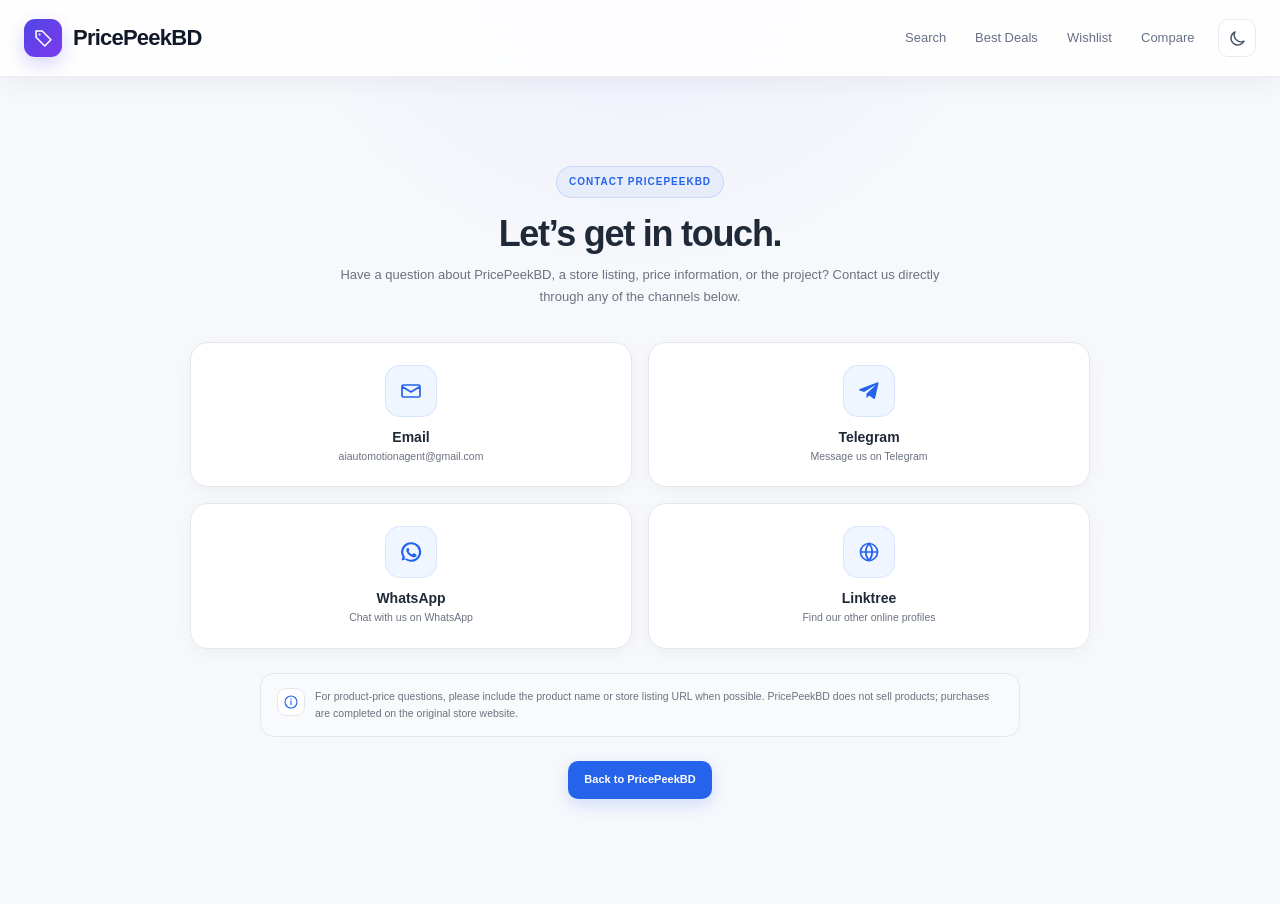
==== commit 678cfc85: "Redesign contact page cards and center SVG icons" ====
--- a/contact.html
+++ b/contact.html
@@ -7,28 +7,179 @@
     <link rel="icon" type="image/svg+xml" href="images/favicon.svg">
     <link rel="stylesheet" href="css/style.css">
     <style>
-        .contact-page{min-height:calc(100vh - 72px);display:flex;align-items:center;justify-content:center;padding:56px 20px 70px}
-        .contact-shell{width:min(760px,100%);text-align:center}
-        .contact-eyebrow{display:inline-flex;padding:6px 10px;border:1px solid rgba(79,70,229,.16);border-radius:999px;color:var(--primary);background:rgba(79,70,229,.06);font-size:10px;font-weight:700;letter-spacing:.08em}
-        .contact-shell h1{margin:14px 0 8px;color:var(--gray-800);font-size:34px;line-height:1.2;font-weight:800}
-        .contact-shell>p{max-width:570px;margin:0 auto;color:var(--gray-500);font-size:13px;line-height:1.7}
-        .contact-grid{margin:30px auto 0;display:grid;grid-template-columns:repeat(2,minmax(0,1fr));gap:14px}
-        .contact-card{display:flex;align-items:center;gap:14px;padding:18px;text-align:left;text-decoration:none;border:1px solid var(--gray-200);border-radius:16px;background:var(--white);box-shadow:0 2px 10px rgba(16,24,40,.035);transition:transform .2s ease,border-color .2s ease,box-shadow .2s ease}
-        .contact-card:hover{transform:translateY(-2px);border-color:rgba(79,70,229,.24);box-shadow:0 10px 24px rgba(16,24,40,.07)}
-        .contact-icon{width:44px;height:44px;flex:0 0 44px;display:grid;place-items:center;border-radius:12px;background:rgba(79,70,229,.08);color:var(--primary)}
-        .contact-icon svg{width:21px;height:21px;display:block}
-        .contact-card strong{display:block;color:var(--gray-800);font-size:13px;margin-bottom:3px}
-        .contact-card span{display:block;color:var(--gray-500);font-size:10.5px;line-height:1.4;overflow-wrap:anywhere}
-        .contact-note{margin:24px auto 0;max-width:620px;padding:14px 16px;border:1px solid var(--gray-200);border-radius:12px;background:var(--gray-50);color:var(--gray-500);font-size:10.5px;line-height:1.6}
-        .contact-back{display:inline-flex;margin-top:24px;padding:9px 15px;border-radius:9px;background:var(--primary);color:#fff;text-decoration:none;font-size:11px;font-weight:700}
-        .contact-back:hover{opacity:.92}
+        .contact-page{
+            min-height:calc(100vh - 73px);
+            display:flex;
+            align-items:center;
+            justify-content:center;
+            padding:56px 20px 72px;
+        }
+        .contact-shell{
+            width:min(900px,100%);
+            text-align:center;
+        }
+        .contact-eyebrow{
+            display:inline-flex;
+            align-items:center;
+            gap:7px;
+            padding:7px 12px;
+            border:1px solid rgba(37,99,235,.16);
+            border-radius:999px;
+            color:var(--primary);
+            background:rgba(37,99,235,.06);
+            font-size:10px;
+            font-weight:800;
+            letter-spacing:.1em;
+        }
+        .contact-shell h1{
+            margin:15px 0 9px;
+            color:var(--gray-800);
+            font-size:36px;
+            line-height:1.15;
+            font-weight:800;
+            letter-spacing:-.035em;
+        }
+        .contact-shell>p{
+            max-width:600px;
+            margin:0 auto;
+            color:var(--gray-500);
+            font-size:13px;
+            line-height:1.7;
+        }
+        .contact-grid{
+            margin:34px auto 0;
+            display:grid;
+            grid-template-columns:repeat(2,minmax(0,1fr));
+            gap:16px;
+            text-align:left;
+        }
+        .contact-card{
+            min-height:112px;
+            display:flex;
+            flex-direction:column;
+            align-items:center;
+            justify-content:center;
+            gap:11px;
+            padding:22px 18px;
+            text-align:center;
+            text-decoration:none;
+            border:1px solid var(--gray-200);
+            border-radius:18px;
+            background:var(--white);
+            box-shadow:0 4px 16px rgba(16,24,40,.04);
+            transition:transform .2s ease,border-color .2s ease,box-shadow .2s ease,background .2s ease;
+        }
+        .contact-card:hover{
+            transform:translateY(-4px);
+            border-color:rgba(37,99,235,.25);
+            box-shadow:0 14px 30px rgba(16,24,40,.09);
+        }
+        .contact-icon{
+            width:52px;
+            height:52px;
+            flex:0 0 52px;
+            display:flex;
+            align-items:center;
+            justify-content:center;
+            border-radius:15px;
+            background:var(--primary-light);
+            color:var(--primary);
+            border:1px solid rgba(37,99,235,.12);
+            margin:0 auto;
+        }
+        .contact-icon svg{
+            width:24px;
+            height:24px;
+            display:block;
+        }
+        .contact-card strong{
+            display:block;
+            color:var(--gray-800);
+            font-size:14px;
+            line-height:1.3;
+            margin-bottom:3px;
+            font-weight:700;
+        }
+        .contact-card span>span{
+            display:block;
+            color:var(--gray-500);
+            font-size:10.5px;
+            line-height:1.45;
+            overflow-wrap:anywhere;
+        }
+        .contact-note{
+            display:flex;
+            align-items:flex-start;
+            gap:10px;
+            margin:24px auto 0;
+            max-width:760px;
+            padding:14px 16px;
+            text-align:left;
+            border:1px solid var(--gray-200);
+            border-radius:14px;
+            background:var(--gray-50);
+            color:var(--gray-500);
+            font-size:10.5px;
+            line-height:1.65;
+        }
+        .contact-note-icon{
+            width:28px;
+            height:28px;
+            flex:0 0 28px;
+            display:flex;
+            align-items:center;
+            justify-content:center;
+            border-radius:9px;
+            background:var(--white);
+            border:1px solid var(--gray-200);
+            color:var(--primary);
+        }
+        .contact-note-icon svg{width:16px;height:16px;display:block}
+        .contact-back{
+            display:inline-flex;
+            align-items:center;
+            gap:7px;
+            margin-top:24px;
+            padding:10px 16px;
+            border-radius:10px;
+            background:var(--primary);
+            color:#fff;
+            text-decoration:none;
+            font-size:11px;
+            font-weight:700;
+            box-shadow:0 6px 16px rgba(37,99,235,.18);
+            transition:transform .2s ease,background .2s ease;
+        }
+        .contact-back:hover{
+            background:var(--primary-dark);
+            transform:translateY(-1px);
+        }
         .dark .contact-shell h1{color:#f8fafc}
-        .dark .contact-shell>p,.dark .contact-card span,.dark .contact-note{color:#94a3b8}
-        .dark .contact-card{background:#111827;border-color:#273449;box-shadow:0 2px 10px rgba(0,0,0,.12)}
-        .dark .contact-card:hover{border-color:rgba(129,140,248,.35);box-shadow:0 10px 24px rgba(0,0,0,.22)}
+        .dark .contact-shell>p,.dark .contact-card span>span,.dark .contact-note{color:#94a3b8}
+        .dark .contact-card{
+            background:#111827;
+            border-color:#273449;
+            box-shadow:0 4px 16px rgba(0,0,0,.14);
+        }
+        .dark .contact-card:hover{
+            background:#151f31;
+            border-color:rgba(96,165,250,.38);
+            box-shadow:0 14px 30px rgba(0,0,0,.24);
+        }
+        .dark .contact-icon{
+            background:rgba(59,130,246,.12);
+            border-color:rgba(96,165,250,.2);
+            color:#60a5fa;
+        }
         .dark .contact-card strong{color:#f1f5f9}
         .dark .contact-note{background:#172033;border-color:#273449}
-        @media(max-width:560px){.contact-page{padding:42px 14px 56px}.contact-shell h1{font-size:28px}.contact-grid{grid-template-columns:1fr}.contact-card{padding:16px}}
+        .dark .contact-note-icon{background:#111827;border-color:#273449;color:#60a5fa}
+        @media(max-width:640px){
+            .contact-page{padding:42px 14px 58px}
+            .contact-shell h1{font-size:29px}
+            .contact-grid{grid-template-columns:1fr;gap:12px;margin-top:28px}
+            .contact-card{min-height:104px;padding:20px 14px}
+        }
     </style>
 </head>
 <body>
@@ -78,7 +229,10 @@
                 </a>
             </div>
 
-            <div class="contact-note">For product-price questions, please include the product name or the store listing URL in your message when possible. PricePeekBD does not sell products; purchases are completed on the original store website.</div>
+            <div class="contact-note">
+                <span class="contact-note-icon" aria-hidden="true"><svg viewBox="0 0 24 24" fill="none"><circle cx="12" cy="12" r="9" stroke="currentColor" stroke-width="1.7"/><path d="M12 10.5V16" stroke="currentColor" stroke-width="1.7" stroke-linecap="round"/><circle cx="12" cy="7.5" r="1" fill="currentColor"/></svg></span>
+                <span>For product-price questions, please include the product name or store listing URL when possible. PricePeekBD does not sell products; purchases are completed on the original store website.</span>
+            </div>
             <a class="contact-back" href="index.html">Back to PricePeekBD</a>
         </section>
     </main>
